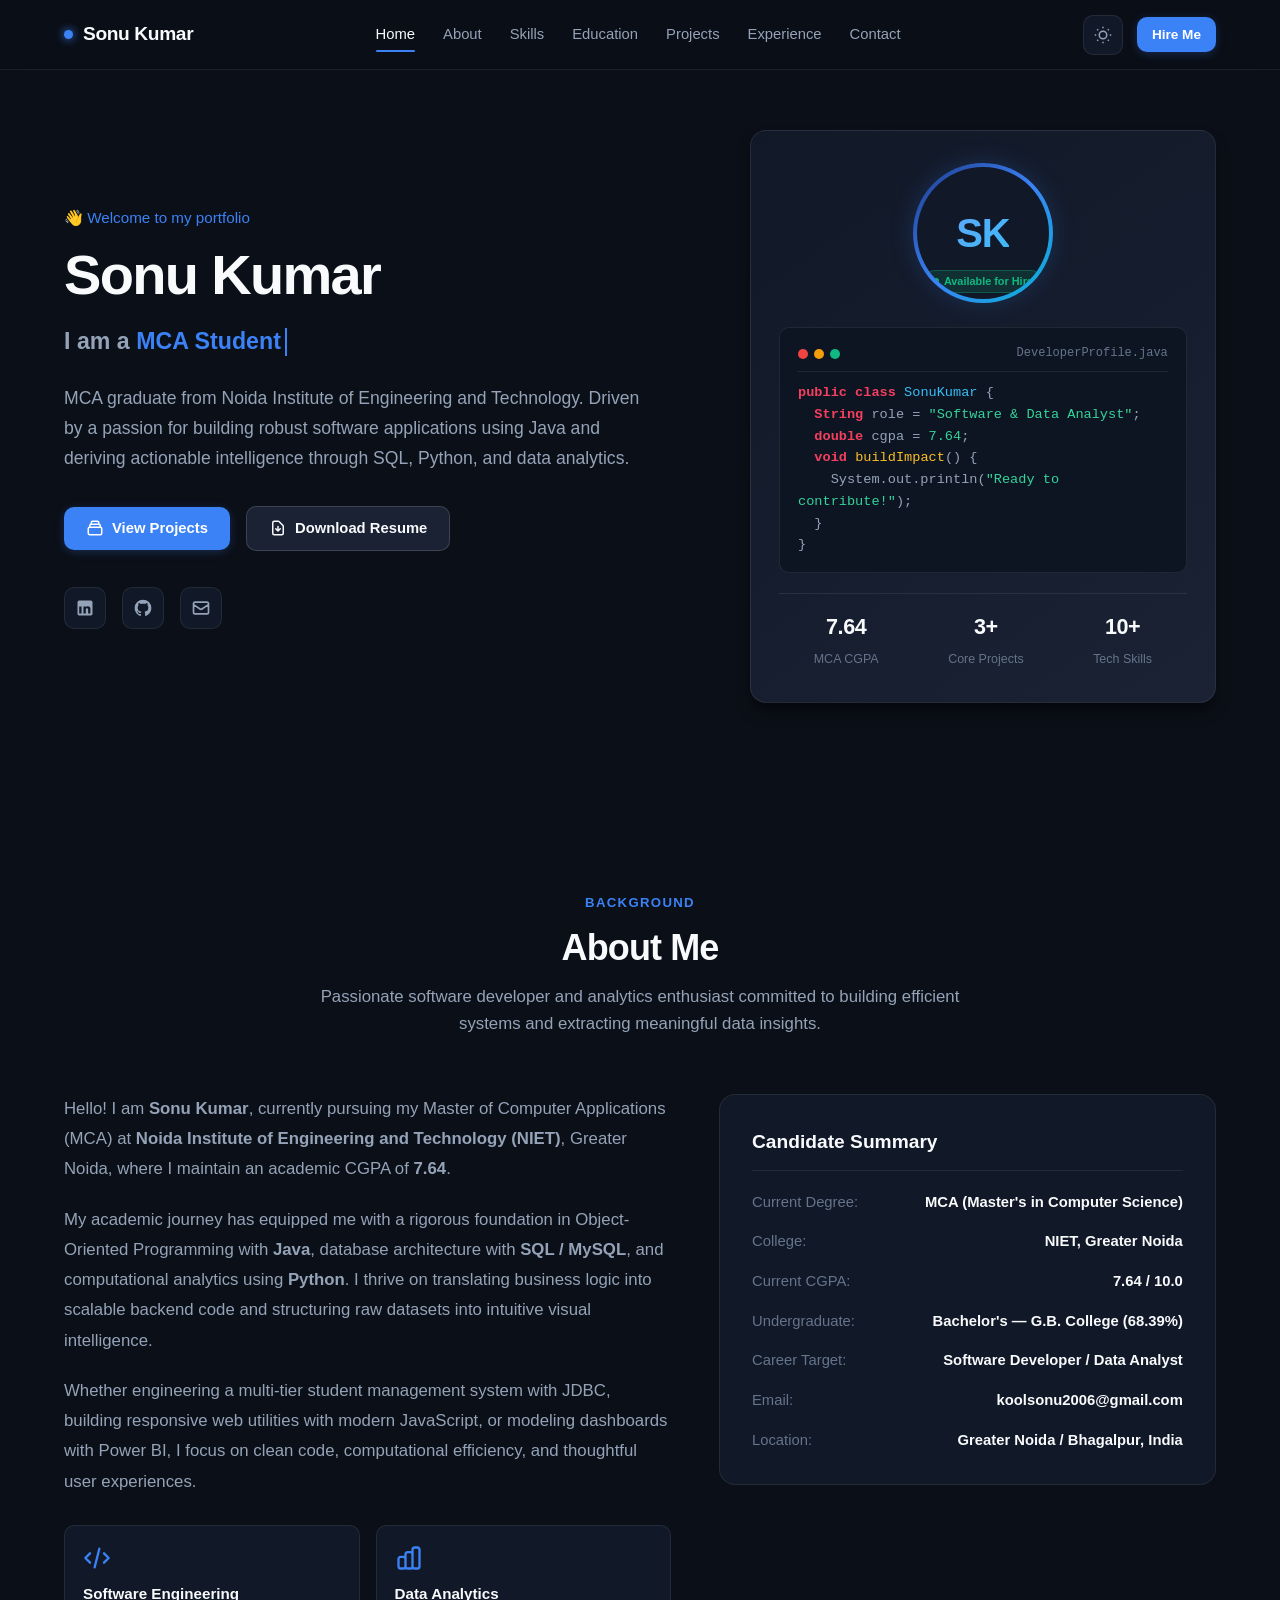
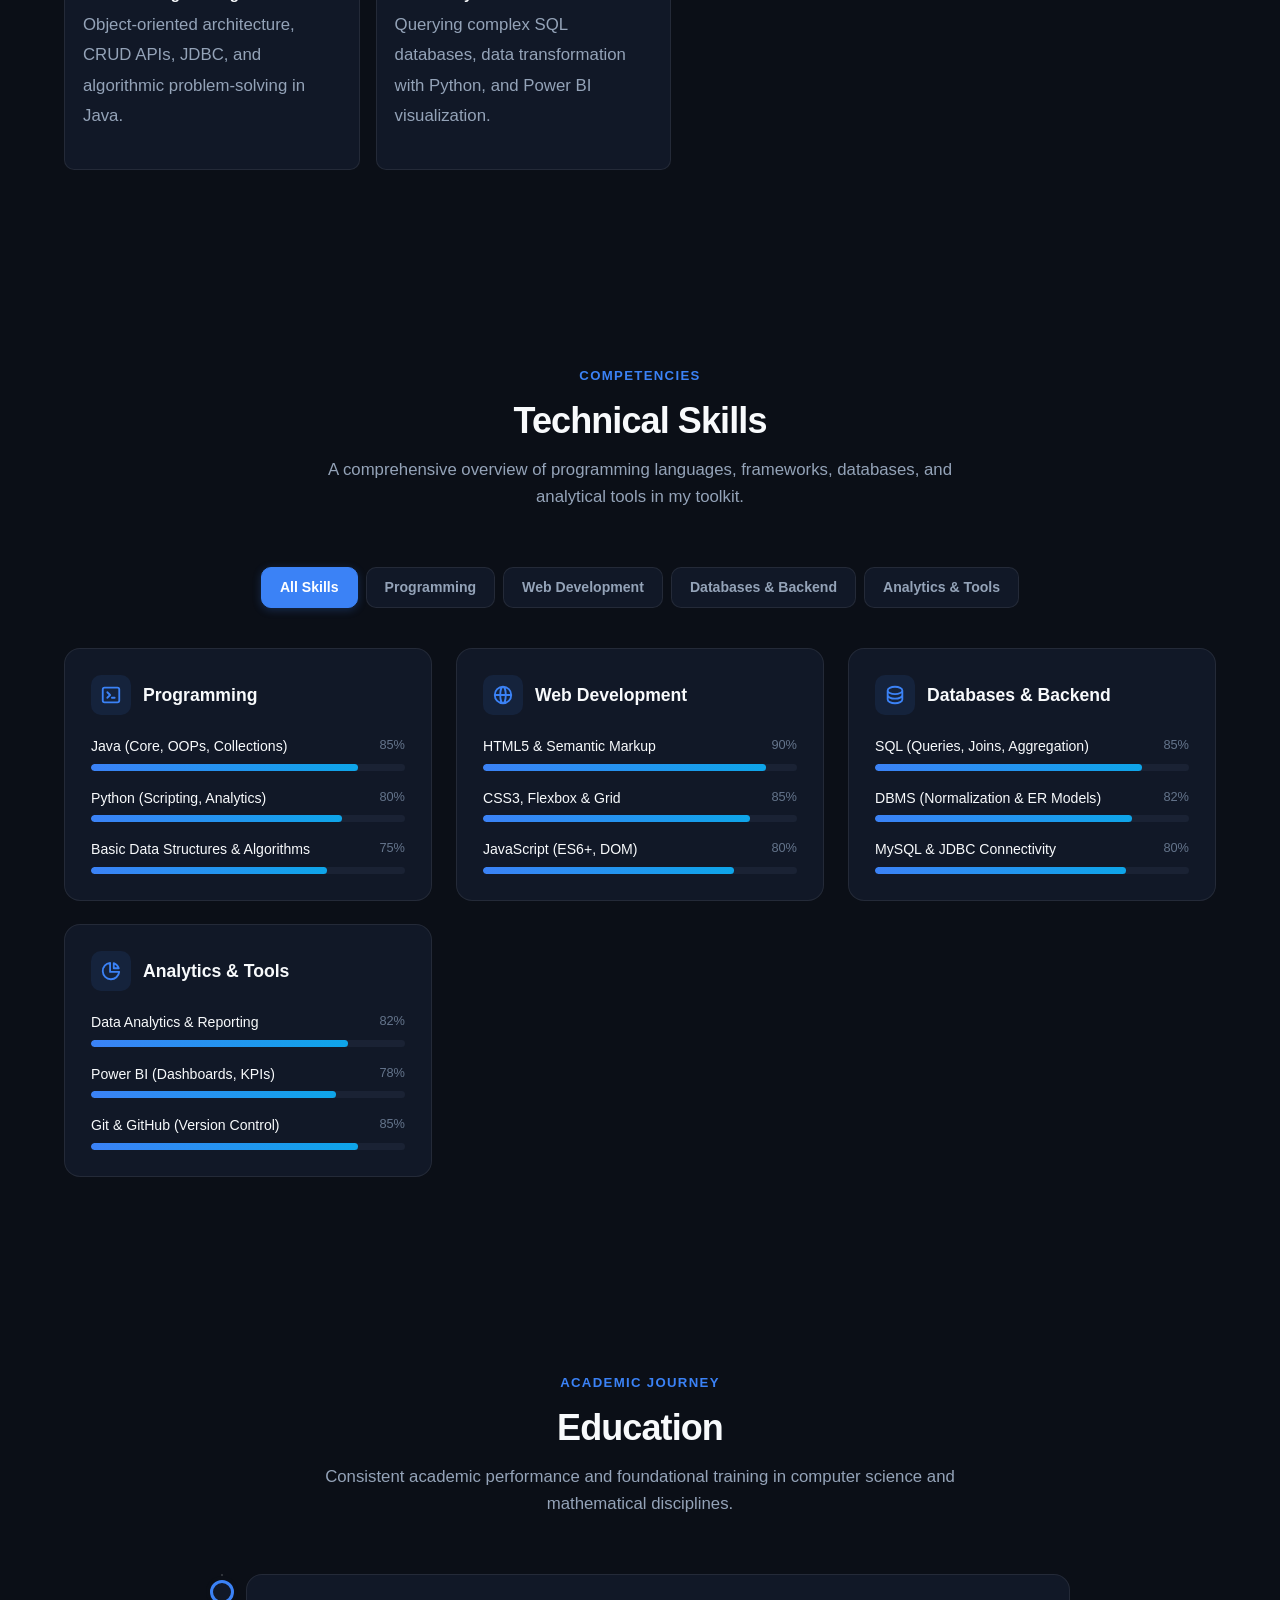
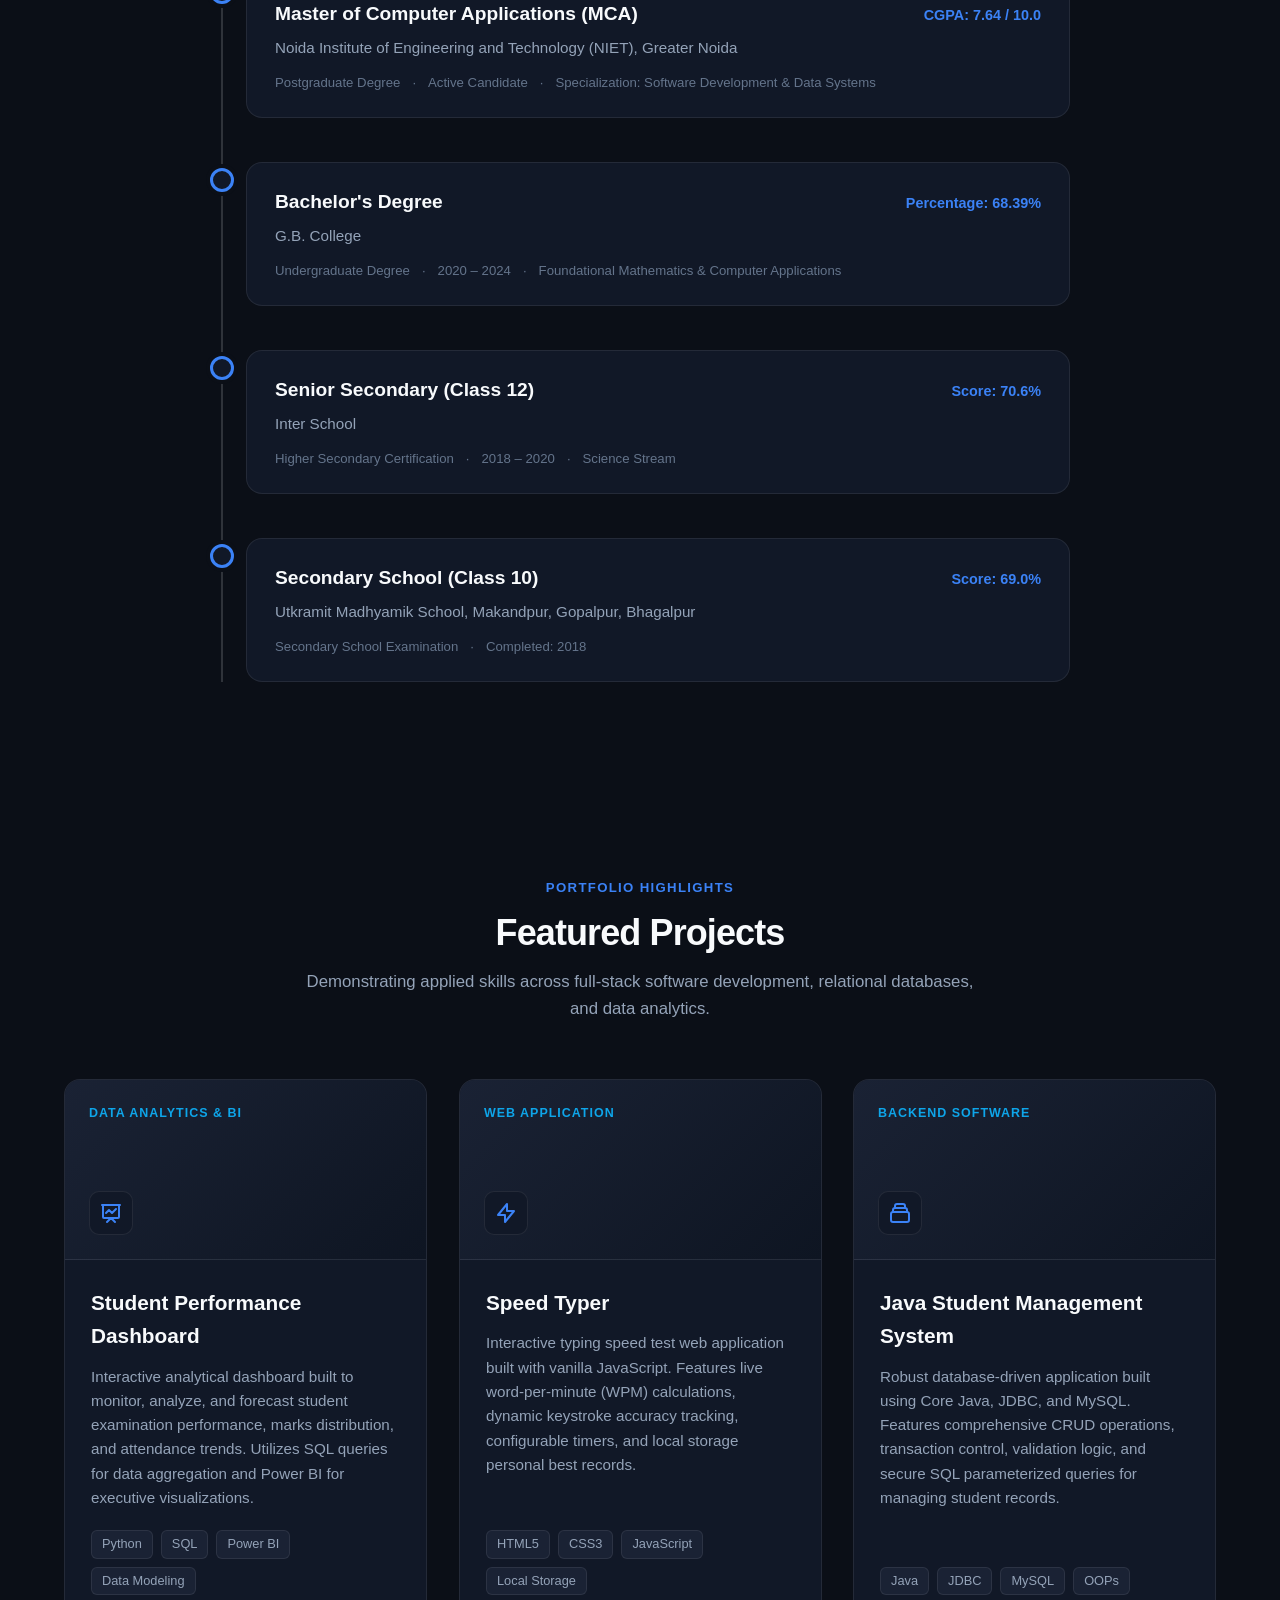
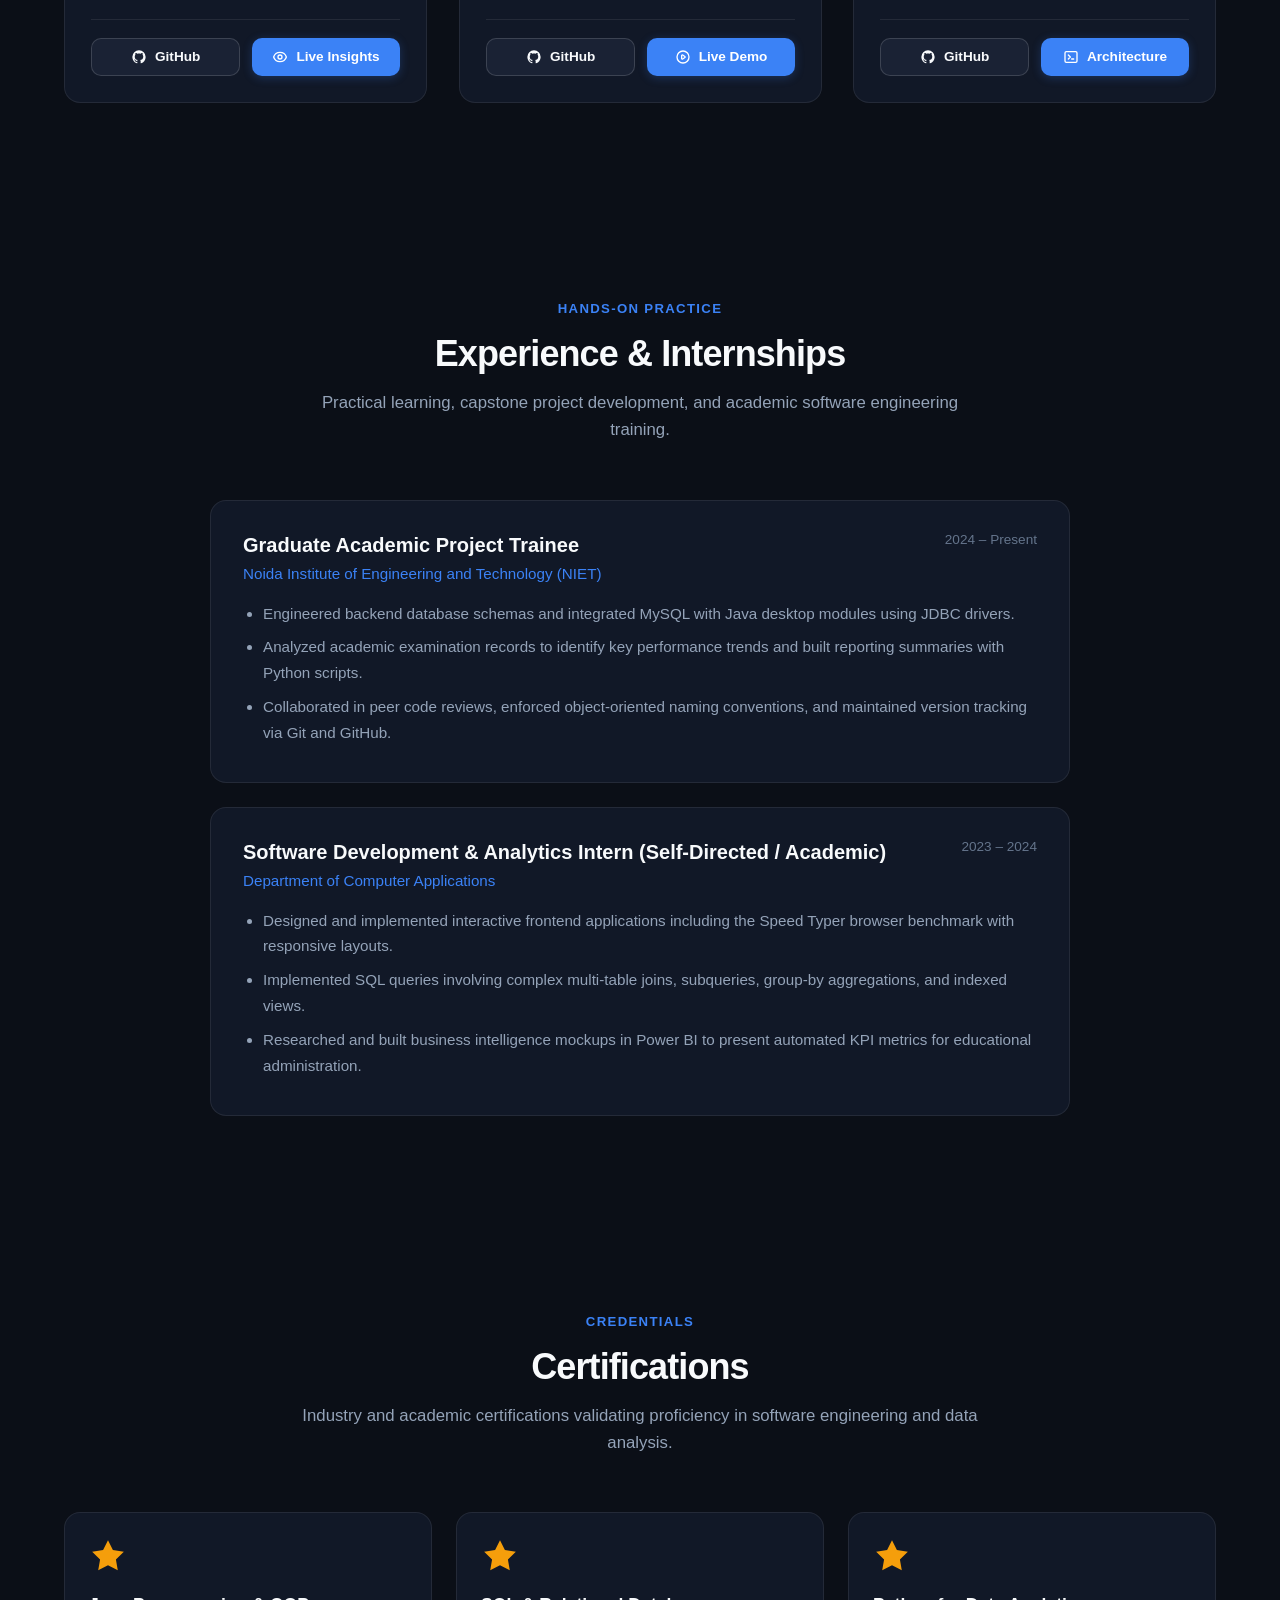
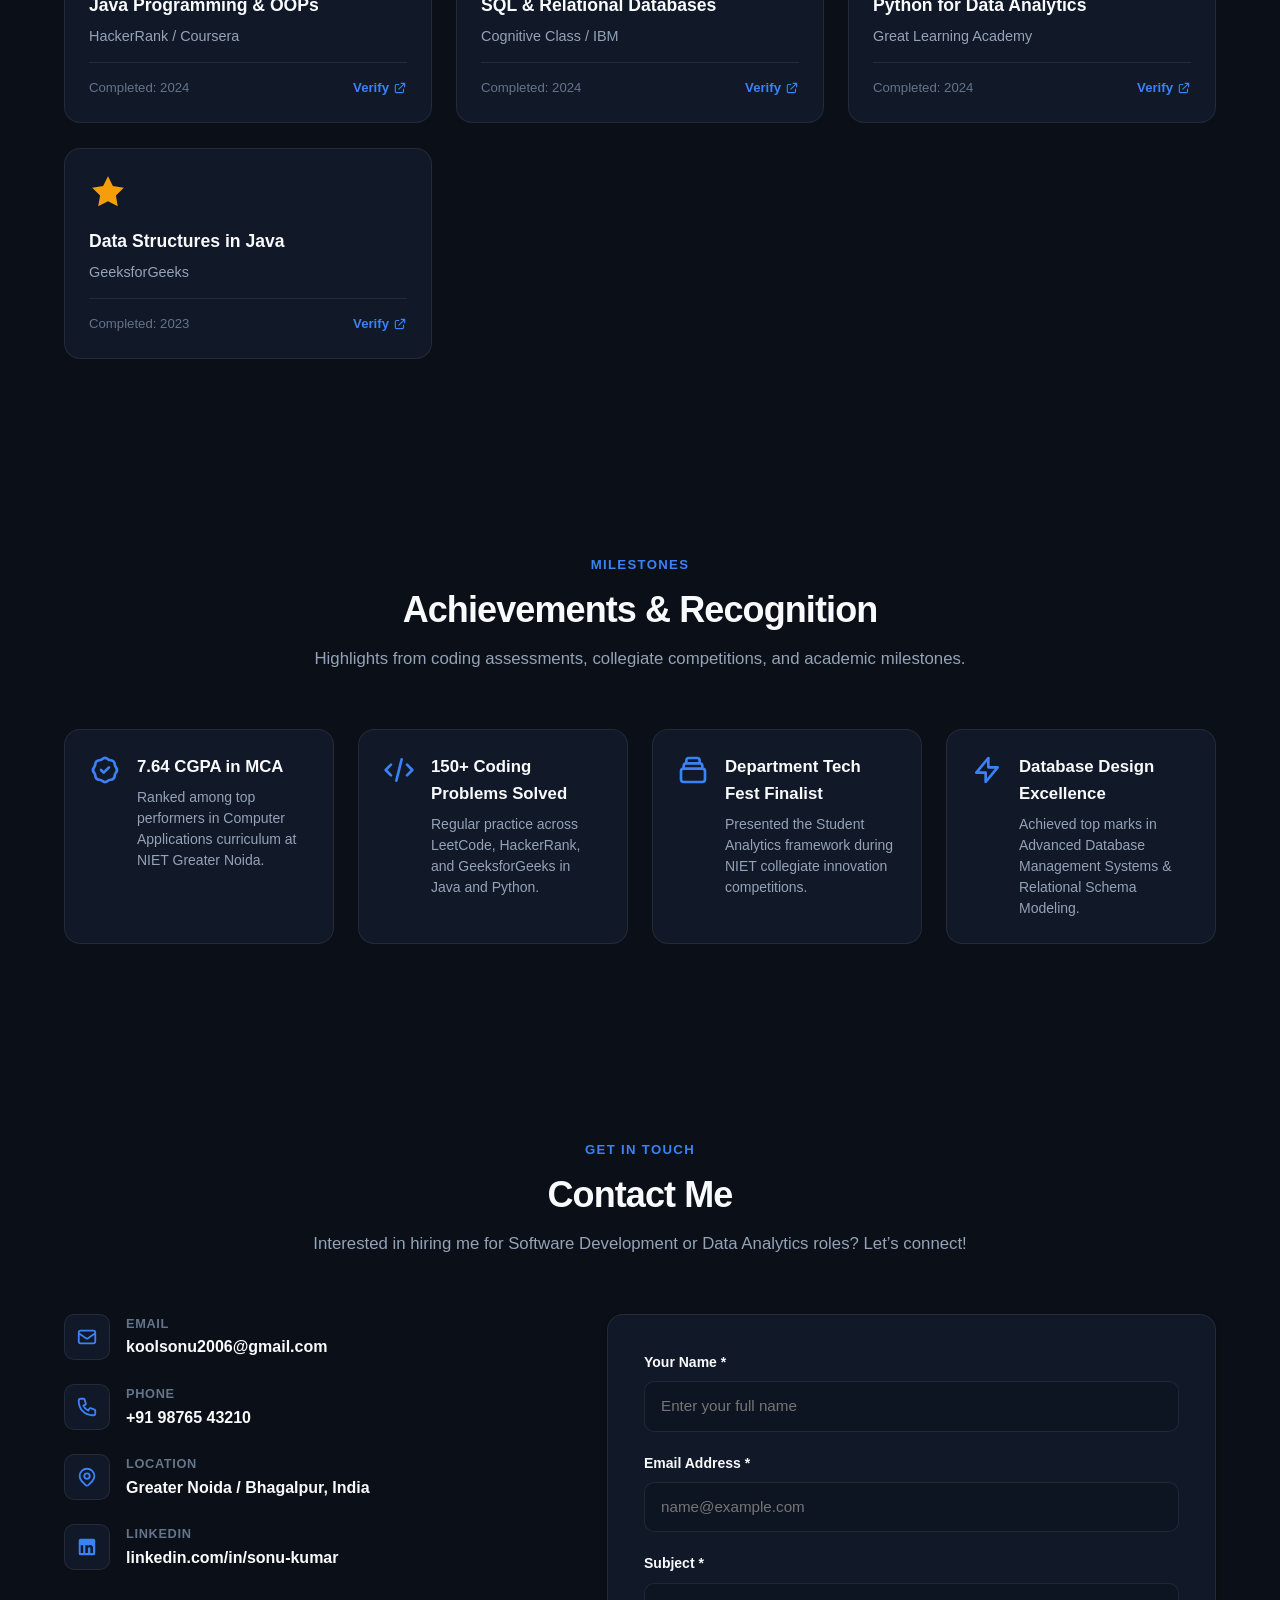
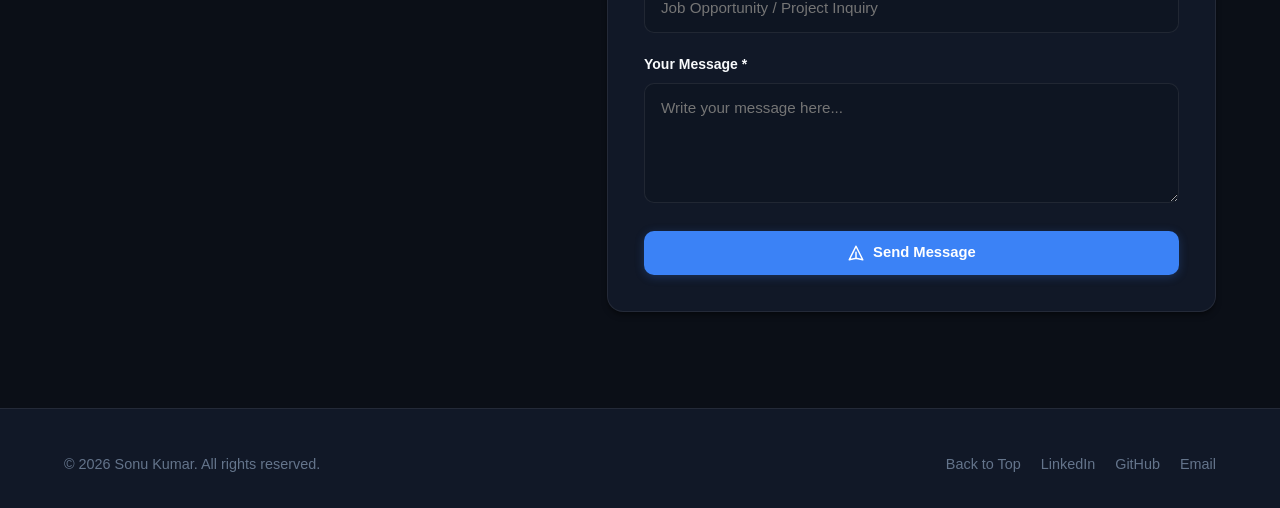
==== index.html @ a824fc11 "feat: initialize portfolio project with React and Vite Set up the project structure, including TypeS" ====
<!DOCTYPE html>
<html lang="en" data-theme="dark">
<head>
  <meta charset="UTF-8">
  <meta name="viewport" content="width=device-width, initial-scale=1.0">
  <title>Sonu Kumar - Portfolio</title>
  <meta name="description" content="Professional personal portfolio website for Sonu Kumar, MCA graduate specializing in Java development and Data Analytics.">
  <meta name="author" content="Sonu Kumar">

  <!-- OpenGraph Metadata -->
  <meta property="og:title" content="Sonu Kumar - Portfolio">
  <meta property="og:description" content="Professional personal portfolio website for Sonu Kumar, MCA graduate specializing in Java development and Data Analytics.">
  <meta property="og:type" content="website">

  <!-- Stylesheet -->
  <link rel="stylesheet" href="./style.css">
</head>
<body>

  <!-- =========================================================================
       Site Header & Navigation (3-Zone Contract)
       ========================================================================= -->
  <header class="site-header">
    <div class="container header-inner">
      <!-- Zone 1: Brand Wordmark -->
      <a href="#home" class="brand-mark" aria-label="Sonu Kumar Portfolio Home">
        <span class="brand-dot"></span>
        <span>Sonu Kumar</span>
      </a>

      <!-- Zone 2: Navigation Links -->
      <nav class="nav-menu" aria-label="Primary Navigation">
        <a href="#home" class="nav-link active">Home</a>
        <a href="#about" class="nav-link">About</a>
        <a href="#skills" class="nav-link">Skills</a>
        <a href="#education" class="nav-link">Education</a>
        <a href="#projects" class="nav-link">Projects</a>
        <a href="#experience" class="nav-link">Experience</a>
        <a href="#contact" class="nav-link">Contact</a>
      </nav>

      <!-- Zone 3: Actions (Theme Toggle & CTA) -->
      <div class="header-actions">
        <button id="theme-toggle-btn" class="theme-toggle-btn" aria-label="Toggle theme">
          <!-- Sun Icon for Light Mode -->
          <svg class="theme-icon-light" fill="none" viewBox="0 0 24 24" stroke="currentColor" stroke-width="2">
            <circle cx="12" cy="12" r="5"></circle>
            <path d="M12 1v2M12 21v2M4.22 4.22l1.42 1.42M18.36 18.36l1.42 1.42M1 12h2M21 12h2M4.22 19.78l1.42-1.42M18.36 5.64l1.42-1.42"></path>
          </svg>
          <!-- Moon Icon for Dark Mode -->
          <svg class="theme-icon-dark" fill="none" viewBox="0 0 24 24" stroke="currentColor" stroke-width="2">
            <path d="M21 12.79A9 9 0 1111.21 3 7 7 0 0021 12.79z"></path>
          </svg>
        </button>

        <a href="#contact" class="btn btn-primary btn-sm">Hire Me</a>

        <button id="hamburger-btn" class="hamburger-btn" aria-label="Open menu" aria-expanded="false">
          <svg width="22" height="22" fill="none" viewBox="0 0 24 24" stroke="currentColor" stroke-width="2">
            <path stroke-linecap="round" stroke-linejoin="round" d="M4 6h16M4 12h16M4 18h16"></path>
          </svg>
        </button>
      </div>
    </div>
  </header>

  <!-- Mobile Drawer Menu -->
  <div id="mobile-nav-drawer" class="mobile-nav-drawer" aria-label="Mobile Navigation">
    <a href="#home" class="mobile-nav-link">Home</a>
    <a href="#about" class="mobile-nav-link">About Me</a>
    <a href="#skills" class="mobile-nav-link">Technical Skills</a>
    <a href="#education" class="mobile-nav-link">Education</a>
    <a href="#projects" class="mobile-nav-link">Featured Projects</a>
    <a href="#experience" class="mobile-nav-link">Experience</a>
    <a href="#certifications" class="mobile-nav-link">Certifications</a>
    <a href="#achievements" class="mobile-nav-link">Achievements</a>
    <a href="#contact" class="mobile-nav-link">Contact</a>
  </div>

  <main>
    <!-- =========================================================================
         1. Home / Hero Section
         ========================================================================= -->
    <section id="home" class="section hero-section">
      <div class="container hero-grid">
        <!-- Hero Left Column -->
        <div class="hero-content reveal-on-scroll">
          <div class="hero-greeting">
            <span>👋 Welcome to my portfolio</span>
          </div>
          <h1 class="hero-name">Sonu Kumar</h1>

          <div class="hero-typing-wrap">
            <span>I am a&nbsp;</span>
            <span class="typed-text"></span>
            <span class="cursor" aria-hidden="true"></span>
          </div>

          <p class="hero-description">
            MCA graduate from Noida Institute of Engineering and Technology. Driven by a passion for building robust software applications using Java and deriving actionable intelligence through SQL, Python, and data analytics.
          </p>

          <div class="hero-actions">
            <a href="#projects" class="btn btn-primary">
              <svg width="18" height="18" fill="none" viewBox="0 0 24 24" stroke="currentColor" stroke-width="2">
                <path stroke-linecap="round" stroke-linejoin="round" d="M19 11H5m14 0a2 2 0 012 2v6a2 2 0 01-2 2H5a2 2 0 01-2-2v-6a2 2 0 012-2m14 0V9a2 2 0 00-2-2M5 11V9a2 2 0 012-2m0 0V5a2 2 0 012-2h6a2 2 0 012 2v2M7 7h10"></path>
              </svg>
              View Projects
            </a>
            <button class="btn btn-secondary" data-open-modal="resume-modal">
              <svg width="18" height="18" fill="none" viewBox="0 0 24 24" stroke="currentColor" stroke-width="2">
                <path stroke-linecap="round" stroke-linejoin="round" d="M12 10v6m0 0l-3-3m3 3l3-3m2 8H7a2 2 0 01-2-2V5a2 2 0 012-2h5.586a1 1 0 01.707.293l5.414 5.414a1 1 0 01.293.707V19a2 2 0 01-2 2z"></path>
              </svg>
              Download Resume
            </button>
          </div>

          <div class="hero-socials">
            <a href="https://linkedin.com/in/sonu-kumar" target="_blank" rel="noopener noreferrer" class="social-link" aria-label="LinkedIn Profile">
              <svg width="20" height="20" fill="currentColor" viewBox="0 0 24 24">
                <path d="M19 3a2 2 0 0 1 2 2v14a2 2 0 0 1-2 2H5a2 2 0 0 1-2-2V5a2 2 0 0 1 2-2h14m-.5 15.5v-5.3a3.26 3.26 0 0 0-3.26-3.26c-.85 0-1.84.52-2.28 1.3v-1.11h-2.79v8.37h2.79v-4.93c0-.77.62-1.4 1.39-1.4a1.4 1.4 0 0 1 1.4 1.4v4.93h2.75M6.46 8.76c-.97 0-1.75-.79-1.75-1.76s.78-1.75 1.75-1.75 1.75.78 1.75 1.75-.78 1.76-1.75 1.76m1.39 9.74v-8.37H5.07v8.37h2.78z"></path>
              </svg>
            </a>
            <a href="https://github.com/sonukumar" target="_blank" rel="noopener noreferrer" class="social-link" aria-label="GitHub Profile">
              <svg width="20" height="20" fill="currentColor" viewBox="0 0 24 24">
                <path d="M12 2A10 10 0 0 0 2 12c0 4.42 2.87 8.17 6.84 9.5.5.08.66-.23.66-.5v-1.69c-2.77.6-3.36-1.34-3.36-1.34-.46-1.16-1.11-1.47-1.11-1.47-.91-.62.07-.6.07-.6 1 .07 1.53 1.03 1.53 1.03.87 1.52 2.34 1.07 2.91.83.1-.65.35-1.09.63-1.34-2.22-.25-4.55-1.11-4.55-4.92 0-1.11.38-2 1.03-2.71-.1-.25-.45-1.29.1-2.64 0 0 .84-.27 2.75 1.02.79-.22 1.65-.33 2.5-.33.85 0 1.71.11 2.5.33 1.91-1.29 2.75-1.02 2.75-1.02.55 1.35.2 2.39.1 2.64.65.71 1.03 1.6 1.03 2.71 0 3.82-2.34 4.66-4.57 4.91.36.31.69.92.69 1.85V21c0 .27.16.59.67.5C19.14 20.16 22 16.42 22 12A10 10 0 0 0 12 2z"></path>
              </svg>
            </a>
            <a href="mailto:koolsonu2006@gmail.com" class="social-link" aria-label="Send Email">
              <svg width="20" height="20" fill="none" viewBox="0 0 24 24" stroke="currentColor" stroke-width="2">
                <path stroke-linecap="round" stroke-linejoin="round" d="M3 8l7.89 5.26a2 2 0 002.22 0L21 8M5 19h14a2 2 0 002-2V7a2 2 0 00-2-2H5a2 2 0 00-2 2v10a2 2 0 002 2z"></path>
              </svg>
            </a>
          </div>
        </div>

        <!-- Hero Right Column: Developer Visual Card -->
        <div class="hero-visual reveal-on-scroll">
          <div class="hero-visual-card">
            <div class="hero-avatar-frame">
              <div class="avatar-inner">
                <span class="avatar-initials">SK</span>
                <div class="avatar-status-pill">
                  <span class="status-dot"></span>
                  <span>Available for Hire</span>
                </div>
              </div>
            </div>

            <!-- Terminal Code Snippet Visual -->
            <div class="hero-code-snippet">
              <div class="code-header">
                <div class="code-dots">
                  <span class="dot dot-red"></span>
                  <span class="dot dot-yellow"></span>
                  <span class="dot dot-green"></span>
                </div>
                <span>DeveloperProfile.java</span>
              </div>
              <code>
                <span class="code-line"><span class="code-keyword">public class</span> <span class="code-var">SonuKumar</span> {</span>
                <span class="code-line">&nbsp;&nbsp;<span class="code-keyword">String</span> role = <span class="code-string">"Software & Data Analyst"</span>;</span>
                <span class="code-line">&nbsp;&nbsp;<span class="code-keyword">double</span> cgpa = <span class="code-string">7.64</span>;</span>
                <span class="code-line">&nbsp;&nbsp;<span class="code-keyword">void</span> <span class="code-func">buildImpact</span>() {</span>
                <span class="code-line">&nbsp;&nbsp;&nbsp;&nbsp;System.out.println(<span class="code-string">"Ready to contribute!"</span>);</span>
                <span class="code-line">&nbsp;&nbsp;}</span>
                <span class="code-line">}</span>
              </code>
            </div>

            <!-- Metrics -->
            <div class="hero-stat-badge">
              <div class="stat-item">
                <span class="stat-number tabular-nums">7.64</span>
                <span class="stat-label">MCA CGPA</span>
              </div>
              <div class="stat-item">
                <span class="stat-number tabular-nums">3+</span>
                <span class="stat-label">Core Projects</span>
              </div>
              <div class="stat-item">
                <span class="stat-number tabular-nums">10+</span>
                <span class="stat-label">Tech Skills</span>
              </div>
            </div>
          </div>
        </div>
      </div>
    </section>

    <!-- =========================================================================
         2. About Me Section
         ========================================================================= -->
    <section id="about" class="section">
      <div class="container">
        <div class="section-header reveal-on-scroll">
          <span class="section-kicker">Background</span>
          <h2 class="section-title">About Me</h2>
          <p class="section-subtitle">
            Passionate software developer and analytics enthusiast committed to building efficient systems and extracting meaningful data insights.
          </p>
        </div>

        <div class="about-grid">
          <div class="about-text-col reveal-on-scroll">
            <p>
              Hello! I am <strong>Sonu Kumar</strong>, currently pursuing my Master of Computer Applications (MCA) at <strong>Noida Institute of Engineering and Technology (NIET)</strong>, Greater Noida, where I maintain an academic CGPA of <strong>7.64</strong>.
            </p>
            <p>
              My academic journey has equipped me with a rigorous foundation in Object-Oriented Programming with <strong>Java</strong>, database architecture with <strong>SQL / MySQL</strong>, and computational analytics using <strong>Python</strong>. I thrive on translating business logic into scalable backend code and structuring raw datasets into intuitive visual intelligence.
            </p>
            <p>
              Whether engineering a multi-tier student management system with JDBC, building responsive web utilities with modern JavaScript, or modeling dashboards with Power BI, I focus on clean code, computational efficiency, and thoughtful user experiences.
            </p>

            <div class="about-highlights">
              <div class="highlight-card">
                <svg class="highlight-icon" fill="none" viewBox="0 0 24 24" stroke="currentColor" stroke-width="2">
                  <path stroke-linecap="round" stroke-linejoin="round" d="M10 20l4-16m4 4l4 4-4 4M6 16l-4-4 4-4"></path>
                </svg>
                <h3 class="highlight-title">Software Engineering</h3>
                <p class="highlight-desc">Object-oriented architecture, CRUD APIs, JDBC, and algorithmic problem-solving in Java.</p>
              </div>

              <div class="highlight-card">
                <svg class="highlight-icon" fill="none" viewBox="0 0 24 24" stroke="currentColor" stroke-width="2">
                  <path stroke-linecap="round" stroke-linejoin="round" d="M9 19v-6a2 2 0 00-2-2H5a2 2 0 00-2 2v6a2 2 0 002 2h2a2 2 0 002-2zm0 0V9a2 2 0 012-2h2a2 2 0 012 2v10m-6 0a2 2 0 002 2h2a2 2 0 002-2m0 0V5a2 2 0 012-2h2a2 2 0 012 2v14a2 2 0 01-2 2h-2a2 2 0 01-2-2z"></path>
                </svg>
                <h3 class="highlight-title">Data Analytics</h3>
                <p class="highlight-desc">Querying complex SQL databases, data transformation with Python, and Power BI visualization.</p>
              </div>
            </div>
          </div>

          <div class="about-info-col reveal-on-scroll">
            <h3 class="info-title">Candidate Summary</h3>
            <div class="info-list">
              <div class="info-item">
                <span class="info-label">Current Degree:</span>
                <span class="info-value">MCA (Master's in Computer Science)</span>
              </div>
              <div class="info-item">
                <span class="info-label">College:</span>
                <span class="info-value">NIET, Greater Noida</span>
              </div>
              <div class="info-item">
                <span class="info-label">Current CGPA:</span>
                <span class="info-value tabular-nums">7.64 / 10.0</span>
              </div>
              <div class="info-item">
                <span class="info-label">Undergraduate:</span>
                <span class="info-value">Bachelor's — G.B. College (68.39%)</span>
              </div>
              <div class="info-item">
                <span class="info-label">Career Target:</span>
                <span class="info-value">Software Developer / Data Analyst</span>
              </div>
              <div class="info-item">
                <span class="info-label">Email:</span>
                <span class="info-value">koolsonu2006@gmail.com</span>
              </div>
              <div class="info-item">
                <span class="info-label">Location:</span>
                <span class="info-value">Greater Noida / Bhagalpur, India</span>
              </div>
            </div>
          </div>
        </div>
      </div>
    </section>

    <!-- =========================================================================
         3. Skills Section
         ========================================================================= -->
    <section id="skills" class="section">
      <div class="container">
        <div class="section-header reveal-on-scroll">
          <span class="section-kicker">Competencies</span>
          <h2 class="section-title">Technical Skills</h2>
          <p class="section-subtitle">
            A comprehensive overview of programming languages, frameworks, databases, and analytical tools in my toolkit.
          </p>
        </div>

        <!-- Category Filters -->
        <div class="skills-filter-bar reveal-on-scroll">
          <button class="filter-btn active" data-category="all">All Skills</button>
          <button class="filter-btn" data-category="programming">Programming</button>
          <button class="filter-btn" data-category="web">Web Development</button>
          <button class="filter-btn" data-category="database">Databases & Backend</button>
          <button class="filter-btn" data-category="analytics">Analytics & Tools</button>
        </div>

        <div class="skills-grid">
          <!-- Programming Languages -->
          <div class="skill-category-card reveal-on-scroll" data-category="programming">
            <div class="category-header">
              <div class="category-icon-wrapper">
                <svg width="22" height="22" fill="none" viewBox="0 0 24 24" stroke="currentColor" stroke-width="2">
                  <path stroke-linecap="round" stroke-linejoin="round" d="M8 9l3 3-3 3m5 0h3M5 20h14a2 2 0 002-2V6a2 2 0 00-2-2H5a2 2 0 00-2 2v12a2 2 0 002 2z"></path>
                </svg>
              </div>
              <h3 class="category-heading">Programming</h3>
            </div>
            <div class="skill-items-list">
              <div class="skill-item">
                <div class="skill-meta">
                  <span class="skill-name">Java (Core, OOPs, Collections)</span>
                  <span class="skill-level-text tabular-nums">85%</span>
                </div>
                <div class="skill-progress-bar">
                  <div class="skill-progress-fill" style="width: 85%;"></div>
                </div>
              </div>
              <div class="skill-item">
                <div class="skill-meta">
                  <span class="skill-name">Python (Scripting, Analytics)</span>
                  <span class="skill-level-text tabular-nums">80%</span>
                </div>
                <div class="skill-progress-bar">
                  <div class="skill-progress-fill" style="width: 80%;"></div>
                </div>
              </div>
              <div class="skill-item">
                <div class="skill-meta">
                  <span class="skill-name">Basic Data Structures & Algorithms</span>
                  <span class="skill-level-text tabular-nums">75%</span>
                </div>
                <div class="skill-progress-bar">
                  <div class="skill-progress-fill" style="width: 75%;"></div>
                </div>
              </div>
            </div>
          </div>

          <!-- Web Development -->
          <div class="skill-category-card reveal-on-scroll" data-category="web">
            <div class="category-header">
              <div class="category-icon-wrapper">
                <svg width="22" height="22" fill="none" viewBox="0 0 24 24" stroke="currentColor" stroke-width="2">
                  <path stroke-linecap="round" stroke-linejoin="round" d="M21 12a9 9 0 01-9 9m9-9a9 9 0 00-9-9m9 9H3m9 9a9 9 0 01-9-9m9 9c1.657 0 3-4.03 3-9s-1.343-9-3-9m0 18c-1.657 0-3-4.03-3-9s1.343-9 3-9m-9 9a9 9 0 019-9"></path>
                </svg>
              </div>
              <h3 class="category-heading">Web Development</h3>
            </div>
            <div class="skill-items-list">
              <div class="skill-item">
                <div class="skill-meta">
                  <span class="skill-name">HTML5 & Semantic Markup</span>
                  <span class="skill-level-text tabular-nums">90%</span>
                </div>
                <div class="skill-progress-bar">
                  <div class="skill-progress-fill" style="width: 90%;"></div>
                </div>
              </div>
              <div class="skill-item">
                <div class="skill-meta">
                  <span class="skill-name">CSS3, Flexbox & Grid</span>
                  <span class="skill-level-text tabular-nums">85%</span>
                </div>
                <div class="skill-progress-bar">
                  <div class="skill-progress-fill" style="width: 85%;"></div>
                </div>
              </div>
              <div class="skill-item">
                <div class="skill-meta">
                  <span class="skill-name">JavaScript (ES6+, DOM)</span>
                  <span class="skill-level-text tabular-nums">80%</span>
                </div>
                <div class="skill-progress-bar">
                  <div class="skill-progress-fill" style="width: 80%;"></div>
                </div>
              </div>
            </div>
          </div>

          <!-- Databases & Backend -->
          <div class="skill-category-card reveal-on-scroll" data-category="database">
            <div class="category-header">
              <div class="category-icon-wrapper">
                <svg width="22" height="22" fill="none" viewBox="0 0 24 24" stroke="currentColor" stroke-width="2">
                  <path stroke-linecap="round" stroke-linejoin="round" d="M4 7v10c0 2.21 3.582 4 8 4s8-1.79 8-4V7M4 7c0 2.21 3.582 4 8 4s8-1.79 8-4M4 7c0-2.21 3.582-4 8-4s8 1.79 8 4m0 5c0 2.21-3.582 4-8 4s-8-1.79-8-4"></path>
                </svg>
              </div>
              <h3 class="category-heading">Databases & Backend</h3>
            </div>
            <div class="skill-items-list">
              <div class="skill-item">
                <div class="skill-meta">
                  <span class="skill-name">SQL (Queries, Joins, Aggregation)</span>
                  <span class="skill-level-text tabular-nums">85%</span>
                </div>
                <div class="skill-progress-bar">
                  <div class="skill-progress-fill" style="width: 85%;"></div>
                </div>
              </div>
              <div class="skill-item">
                <div class="skill-meta">
                  <span class="skill-name">DBMS (Normalization & ER Models)</span>
                  <span class="skill-level-text tabular-nums">82%</span>
                </div>
                <div class="skill-progress-bar">
                  <div class="skill-progress-fill" style="width: 82%;"></div>
                </div>
              </div>
              <div class="skill-item">
                <div class="skill-meta">
                  <span class="skill-name">MySQL & JDBC Connectivity</span>
                  <span class="skill-level-text tabular-nums">80%</span>
                </div>
                <div class="skill-progress-bar">
                  <div class="skill-progress-fill" style="width: 80%;"></div>
                </div>
              </div>
            </div>
          </div>

          <!-- Analytics & Tools -->
          <div class="skill-category-card reveal-on-scroll" data-category="analytics">
            <div class="category-header">
              <div class="category-icon-wrapper">
                <svg width="22" height="22" fill="none" viewBox="0 0 24 24" stroke="currentColor" stroke-width="2">
                  <path stroke-linecap="round" stroke-linejoin="round" d="M11 3.055A9.001 9.001 0 1020.945 13H11V3.055z"></path>
                  <path stroke-linecap="round" stroke-linejoin="round" d="M20.488 9H15V3.512A9.025 9.025 0 0120.488 9z"></path>
                </svg>
              </div>
              <h3 class="category-heading">Analytics & Tools</h3>
            </div>
            <div class="skill-items-list">
              <div class="skill-item">
                <div class="skill-meta">
                  <span class="skill-name">Data Analytics & Reporting</span>
                  <span class="skill-level-text tabular-nums">82%</span>
                </div>
                <div class="skill-progress-bar">
                  <div class="skill-progress-fill" style="width: 82%;"></div>
                </div>
              </div>
              <div class="skill-item">
                <div class="skill-meta">
                  <span class="skill-name">Power BI (Dashboards, KPIs)</span>
                  <span class="skill-level-text tabular-nums">78%</span>
                </div>
                <div class="skill-progress-bar">
                  <div class="skill-progress-fill" style="width: 78%;"></div>
                </div>
              </div>
              <div class="skill-item">
                <div class="skill-meta">
                  <span class="skill-name">Git & GitHub (Version Control)</span>
                  <span class="skill-level-text tabular-nums">85%</span>
                </div>
                <div class="skill-progress-bar">
                  <div class="skill-progress-fill" style="width: 85%;"></div>
                </div>
              </div>
            </div>
          </div>
        </div>
      </div>
    </section>

    <!-- =========================================================================
         4. Education Section
         ========================================================================= -->
    <section id="education" class="section">
      <div class="container">
        <div class="section-header reveal-on-scroll">
          <span class="section-kicker">Academic Journey</span>
          <h2 class="section-title">Education</h2>
          <p class="section-subtitle">
            Consistent academic performance and foundational training in computer science and mathematical disciplines.
          </p>
        </div>

        <div class="timeline">
          <!-- Item 1: MCA -->
          <div class="timeline-item reveal-on-scroll">
            <div class="timeline-dot"></div>
            <div class="timeline-content">
              <div class="timeline-top">
                <h3 class="timeline-degree">Master of Computer Applications (MCA)</h3>
                <span class="timeline-score">CGPA: 7.64 / 10.0</span>
              </div>
              <div class="timeline-institution">Noida Institute of Engineering and Technology (NIET), Greater Noida</div>
              <div class="timeline-meta">
                <span>Postgraduate Degree</span>
                <span aria-hidden="true">·</span>
                <span>Active Candidate</span>
                <span aria-hidden="true">·</span>
                <span>Specialization: Software Development & Data Systems</span>
              </div>
            </div>
          </div>

          <!-- Item 2: Bachelor's -->
          <div class="timeline-item reveal-on-scroll">
            <div class="timeline-dot"></div>
            <div class="timeline-content">
              <div class="timeline-top">
                <h3 class="timeline-degree">Bachelor's Degree</h3>
                <span class="timeline-score">Percentage: 68.39%</span>
              </div>
              <div class="timeline-institution">G.B. College</div>
              <div class="timeline-meta">
                <span>Undergraduate Degree</span>
                <span aria-hidden="true">·</span>
                <span>2020 – 2024</span>
                <span aria-hidden="true">·</span>
                <span>Foundational Mathematics & Computer Applications</span>
              </div>
            </div>
          </div>

          <!-- Item 3: Class 12 -->
          <div class="timeline-item reveal-on-scroll">
            <div class="timeline-dot"></div>
            <div class="timeline-content">
              <div class="timeline-top">
                <h3 class="timeline-degree">Senior Secondary (Class 12)</h3>
                <span class="timeline-score">Score: 70.6%</span>
              </div>
              <div class="timeline-institution">Inter School</div>
              <div class="timeline-meta">
                <span>Higher Secondary Certification</span>
                <span aria-hidden="true">·</span>
                <span>2018 – 2020</span>
                <span aria-hidden="true">·</span>
                <span>Science Stream</span>
              </div>
            </div>
          </div>

          <!-- Item 4: Class 10 -->
          <div class="timeline-item reveal-on-scroll">
            <div class="timeline-dot"></div>
            <div class="timeline-content">
              <div class="timeline-top">
                <h3 class="timeline-degree">Secondary School (Class 10)</h3>
                <span class="timeline-score">Score: 69.0%</span>
              </div>
              <div class="timeline-institution">Utkramit Madhyamik School, Makandpur, Gopalpur, Bhagalpur</div>
              <div class="timeline-meta">
                <span>Secondary School Examination</span>
                <span aria-hidden="true">·</span>
                <span>Completed: 2018</span>
              </div>
            </div>
          </div>
        </div>
      </div>
    </section>

    <!-- =========================================================================
         5. Featured Projects Section
         ========================================================================= -->
    <section id="projects" class="section">
      <div class="container">
        <div class="section-header reveal-on-scroll">
          <span class="section-kicker">Portfolio Highlights</span>
          <h2 class="section-title">Featured Projects</h2>
          <p class="section-subtitle">
            Demonstrating applied skills across full-stack software development, relational databases, and data analytics.
          </p>
        </div>

        <div class="projects-grid">
          <!-- Project 1: Student Performance Dashboard -->
          <div class="project-card reveal-on-scroll">
            <div class="project-card-header">
              <span class="project-domain-tag">Data Analytics & BI</span>
              <div class="project-icon-box">
                <svg width="24" height="24" fill="none" viewBox="0 0 24 24" stroke="currentColor" stroke-width="2">
                  <path stroke-linecap="round" stroke-linejoin="round" d="M7 12l3-3 3 3 4-4M8 21l4-4 4 4M3 4h18M4 4h16v12a1 1 0 01-1 1H5a1 1 0 01-1-1V4z"></path>
                </svg>
              </div>
            </div>
            <div class="project-card-body">
              <h3 class="project-title">Student Performance Dashboard</h3>
              <p class="project-description">
                Interactive analytical dashboard built to monitor, analyze, and forecast student examination performance, marks distribution, and attendance trends. Utilizes SQL queries for data aggregation and Power BI for executive visualizations.
              </p>
              <div class="project-tech-stack">
                <span class="tech-tag">Python</span>
                <span class="tech-tag">SQL</span>
                <span class="tech-tag">Power BI</span>
                <span class="tech-tag">Data Modeling</span>
              </div>
              <div class="project-card-actions">
                <a href="https://github.com/sonukumar/student-performance-dashboard" target="_blank" rel="noopener noreferrer" class="btn btn-secondary btn-sm">
                  <svg width="16" height="16" fill="currentColor" viewBox="0 0 24 24">
                    <path d="M12 2A10 10 0 0 0 2 12c0 4.42 2.87 8.17 6.84 9.5.5.08.66-.23.66-.5v-1.69c-2.77.6-3.36-1.34-3.36-1.34-.46-1.16-1.11-1.47-1.11-1.47-.91-.62.07-.6.07-.6 1 .07 1.53 1.03 1.53 1.03.87 1.52 2.34 1.07 2.91.83.1-.65.35-1.09.63-1.34-2.22-.25-4.55-1.11-4.55-4.92 0-1.11.38-2 1.03-2.71-.1-.25-.45-1.29.1-2.64 0 0 .84-.27 2.75 1.02.79-.22 1.65-.33 2.5-.33.85 0 1.71.11 2.5.33 1.91-1.29 2.75-1.02 2.75-1.02.55 1.35.2 2.39.1 2.64.65.71 1.03 1.6 1.03 2.71 0 3.82-2.34 4.66-4.57 4.91.36.31.69.92.69 1.85V21c0 .27.16.59.67.5C19.14 20.16 22 16.42 22 12A10 10 0 0 0 12 2z"></path>
                  </svg>
                  GitHub
                </a>
                <button class="btn btn-primary btn-sm" data-open-modal="dashboard-modal">
                  <svg width="16" height="16" fill="none" viewBox="0 0 24 24" stroke="currentColor" stroke-width="2">
                    <path stroke-linecap="round" stroke-linejoin="round" d="M15 12a3 3 0 11-6 0 3 3 0 016 0z"></path>
                    <path stroke-linecap="round" stroke-linejoin="round" d="M2.458 12C3.732 7.943 7.523 5 12 5c4.478 0 8.268 2.943 9.542 7-1.274 4.057-5.064 7-9.542 7-4.477 0-8.268-2.943-9.542-7z"></path>
                  </svg>
                  Live Insights
                </button>
              </div>
            </div>
          </div>

          <!-- Project 2: Speed Typer -->
          <div class="project-card reveal-on-scroll">
            <div class="project-card-header">
              <span class="project-domain-tag">Web Application</span>
              <div class="project-icon-box">
                <svg width="24" height="24" fill="none" viewBox="0 0 24 24" stroke="currentColor" stroke-width="2">
                  <path stroke-linecap="round" stroke-linejoin="round" d="M13 10V3L4 14h7v7l9-11h-7z"></path>
                </svg>
              </div>
            </div>
            <div class="project-card-body">
              <h3 class="project-title">Speed Typer</h3>
              <p class="project-description">
                Interactive typing speed test web application built with vanilla JavaScript. Features live word-per-minute (WPM) calculations, dynamic keystroke accuracy tracking, configurable timers, and local storage personal best records.
              </p>
              <div class="project-tech-stack">
                <span class="tech-tag">HTML5</span>
                <span class="tech-tag">CSS3</span>
                <span class="tech-tag">JavaScript</span>
                <span class="tech-tag">Local Storage</span>
              </div>
              <div class="project-card-actions">
                <a href="https://github.com/sonukumar/speed-typer" target="_blank" rel="noopener noreferrer" class="btn btn-secondary btn-sm">
                  <svg width="16" height="16" fill="currentColor" viewBox="0 0 24 24">
                    <path d="M12 2A10 10 0 0 0 2 12c0 4.42 2.87 8.17 6.84 9.5.5.08.66-.23.66-.5v-1.69c-2.77.6-3.36-1.34-3.36-1.34-.46-1.16-1.11-1.47-1.11-1.47-.91-.62.07-.6.07-.6 1 .07 1.53 1.03 1.53 1.03.87 1.52 2.34 1.07 2.91.83.1-.65.35-1.09.63-1.34-2.22-.25-4.55-1.11-4.55-4.92 0-1.11.38-2 1.03-2.71-.1-.25-.45-1.29.1-2.64 0 0 .84-.27 2.75 1.02.79-.22 1.65-.33 2.5-.33.85 0 1.71.11 2.5.33 1.91-1.29 2.75-1.02 2.75-1.02.55 1.35.2 2.39.1 2.64.65.71 1.03 1.6 1.03 2.71 0 3.82-2.34 4.66-4.57 4.91.36.31.69.92.69 1.85V21c0 .27.16.59.67.5C19.14 20.16 22 16.42 22 12A10 10 0 0 0 12 2z"></path>
                  </svg>
                  GitHub
                </a>
                <button class="btn btn-primary btn-sm" data-open-modal="speed-typer-modal">
                  <svg width="16" height="16" fill="none" viewBox="0 0 24 24" stroke="currentColor" stroke-width="2">
                    <path stroke-linecap="round" stroke-linejoin="round" d="M14.752 11.168l-3.197-2.132A1 1 0 0010 9.87v4.263a1 1 0 001.555.832l3.197-2.132a1 1 0 000-1.664z"></path>
                    <path stroke-linecap="round" stroke-linejoin="round" d="M21 12a9 9 0 11-18 0 9 9 0 0118 0z"></path>
                  </svg>
                  Live Demo
                </button>
              </div>
            </div>
          </div>

          <!-- Project 3: Java Student Management System -->
          <div class="project-card reveal-on-scroll">
            <div class="project-card-header">
              <span class="project-domain-tag">Backend Software</span>
              <div class="project-icon-box">
                <svg width="24" height="24" fill="none" viewBox="0 0 24 24" stroke="currentColor" stroke-width="2">
                  <path stroke-linecap="round" stroke-linejoin="round" d="M19 11H5m14 0a2 2 0 012 2v6a2 2 0 01-2 2H5a2 2 0 01-2-2v-6a2 2 0 012-2m14 0V9a2 2 0 00-2-2M5 11V9a2 2 0 012-2m0 0V5a2 2 0 012-2h6a2 2 0 012 2v2M7 7h10"></path>
                </svg>
              </div>
            </div>
            <div class="project-card-body">
              <h3 class="project-title">Java Student Management System</h3>
              <p class="project-description">
                Robust database-driven application built using Core Java, JDBC, and MySQL. Features comprehensive CRUD operations, transaction control, validation logic, and secure SQL parameterized queries for managing student records.
              </p>
              <div class="project-tech-stack">
                <span class="tech-tag">Java</span>
                <span class="tech-tag">JDBC</span>
                <span class="tech-tag">MySQL</span>
                <span class="tech-tag">OOPs</span>
              </div>
              <div class="project-card-actions">
                <a href="https://github.com/sonukumar/java-student-management-system" target="_blank" rel="noopener noreferrer" class="btn btn-secondary btn-sm">
                  <svg width="16" height="16" fill="currentColor" viewBox="0 0 24 24">
                    <path d="M12 2A10 10 0 0 0 2 12c0 4.42 2.87 8.17 6.84 9.5.5.08.66-.23.66-.5v-1.69c-2.77.6-3.36-1.34-3.36-1.34-.46-1.16-1.11-1.47-1.11-1.47-.91-.62.07-.6.07-.6 1 .07 1.53 1.03 1.53 1.03.87 1.52 2.34 1.07 2.91.83.1-.65.35-1.09.63-1.34-2.22-.25-4.55-1.11-4.55-4.92 0-1.11.38-2 1.03-2.71-.1-.25-.45-1.29.1-2.64 0 0 .84-.27 2.75 1.02.79-.22 1.65-.33 2.5-.33.85 0 1.71.11 2.5.33 1.91-1.29 2.75-1.02 2.75-1.02.55 1.35.2 2.39.1 2.64.65.71 1.03 1.6 1.03 2.71 0 3.82-2.34 4.66-4.57 4.91.36.31.69.92.69 1.85V21c0 .27.16.59.67.5C19.14 20.16 22 16.42 22 12A10 10 0 0 0 12 2z"></path>
                  </svg>
                  GitHub
                </a>
                <button class="btn btn-primary btn-sm" data-open-modal="java-sms-modal">
                  <svg width="16" height="16" fill="none" viewBox="0 0 24 24" stroke="currentColor" stroke-width="2">
                    <path stroke-linecap="round" stroke-linejoin="round" d="M8 9l3 3-3 3m5 0h3M5 20h14a2 2 0 002-2V6a2 2 0 00-2-2H5a2 2 0 00-2 2v12a2 2 0 002 2z"></path>
                  </svg>
                  Architecture
                </button>
              </div>
            </div>
          </div>
        </div>
      </div>
    </section>

    <!-- =========================================================================
         6. Experience & Internships Section
         ========================================================================= -->
    <section id="experience" class="section">
      <div class="container">
        <div class="section-header reveal-on-scroll">
          <span class="section-kicker">Hands-On Practice</span>
          <h2 class="section-title">Experience & Internships</h2>
          <p class="section-subtitle">
            Practical learning, capstone project development, and academic software engineering training.
          </p>
        </div>

        <div class="experience-list">
          <!-- Experience Card 1 -->
          <div class="experience-card reveal-on-scroll">
            <div class="experience-header">
              <div>
                <h3 class="experience-role">Graduate Academic Project Trainee</h3>
                <span class="experience-org">Noida Institute of Engineering and Technology (NIET)</span>
              </div>
              <span class="experience-period">2024 – Present</span>
            </div>
            <ul class="experience-points">
              <li>Engineered backend database schemas and integrated MySQL with Java desktop modules using JDBC drivers.</li>
              <li>Analyzed academic examination records to identify key performance trends and built reporting summaries with Python scripts.</li>
              <li>Collaborated in peer code reviews, enforced object-oriented naming conventions, and maintained version tracking via Git and GitHub.</li>
            </ul>
          </div>

          <!-- Experience Card 2 -->
          <div class="experience-card reveal-on-scroll">
            <div class="experience-header">
              <div>
                <h3 class="experience-role">Software Development & Analytics Intern (Self-Directed / Academic)</h3>
                <span class="experience-org">Department of Computer Applications</span>
              </div>
              <span class="experience-period">2023 – 2024</span>
            </div>
            <ul class="experience-points">
              <li>Designed and implemented interactive frontend applications including the Speed Typer browser benchmark with responsive layouts.</li>
              <li>Implemented SQL queries involving complex multi-table joins, subqueries, group-by aggregations, and indexed views.</li>
              <li>Researched and built business intelligence mockups in Power BI to present automated KPI metrics for educational administration.</li>
            </ul>
          </div>
        </div>
      </div>
    </section>

    <!-- =========================================================================
         7. Certifications Section
         ========================================================================= -->
    <section id="certifications" class="section">
      <div class="container">
        <div class="section-header reveal-on-scroll">
          <span class="section-kicker">Credentials</span>
          <h2 class="section-title">Certifications</h2>
          <p class="section-subtitle">
            Industry and academic certifications validating proficiency in software engineering and data analysis.
          </p>
        </div>

        <div class="certifications-grid">
          <!-- Cert 1 -->
          <div class="cert-card reveal-on-scroll">
            <div>
              <svg class="cert-badge-icon" fill="currentColor" viewBox="0 0 24 24">
                <path d="M12 2l3.09 6.26L22 9.27l-5 4.87 1.18 6.88L12 17.77l-6.18 3.25L7 14.14 2 9.27l6.91-1.01L12 2z"></path>
              </svg>
              <h3 class="cert-name">Java Programming & OOPs</h3>
              <p class="cert-issuer">HackerRank / Coursera</p>
            </div>
            <div class="cert-footer">
              <span class="cert-date">Completed: 2024</span>
              <a href="#certifications" class="cert-link" aria-label="View Java Certificate">
                Verify
                <svg width="14" height="14" fill="none" viewBox="0 0 24 24" stroke="currentColor" stroke-width="2">
                  <path stroke-linecap="round" stroke-linejoin="round" d="M10 6H6a2 2 0 00-2 2v10a2 2 0 002 2h10a2 2 0 002-2v-4M14 4h6m0 0v6m0-6L10 14"></path>
                </svg>
              </a>
            </div>
          </div>

          <!-- Cert 2 -->
          <div class="cert-card reveal-on-scroll">
            <div>
              <svg class="cert-badge-icon" fill="currentColor" viewBox="0 0 24 24">
                <path d="M12 2l3.09 6.26L22 9.27l-5 4.87 1.18 6.88L12 17.77l-6.18 3.25L7 14.14 2 9.27l6.91-1.01L12 2z"></path>
              </svg>
              <h3 class="cert-name">SQL & Relational Databases</h3>
              <p class="cert-issuer">Cognitive Class / IBM</p>
            </div>
            <div class="cert-footer">
              <span class="cert-date">Completed: 2024</span>
              <a href="#certifications" class="cert-link" aria-label="View SQL Certificate">
                Verify
                <svg width="14" height="14" fill="none" viewBox="0 0 24 24" stroke="currentColor" stroke-width="2">
                  <path stroke-linecap="round" stroke-linejoin="round" d="M10 6H6a2 2 0 00-2 2v10a2 2 0 002 2h10a2 2 0 002-2v-4M14 4h6m0 0v6m0-6L10 14"></path>
                </svg>
              </a>
            </div>
          </div>

          <!-- Cert 3 -->
          <div class="cert-card reveal-on-scroll">
            <div>
              <svg class="cert-badge-icon" fill="currentColor" viewBox="0 0 24 24">
                <path d="M12 2l3.09 6.26L22 9.27l-5 4.87 1.18 6.88L12 17.77l-6.18 3.25L7 14.14 2 9.27l6.91-1.01L12 2z"></path>
              </svg>
              <h3 class="cert-name">Python for Data Analytics</h3>
              <p class="cert-issuer">Great Learning Academy</p>
            </div>
            <div class="cert-footer">
              <span class="cert-date">Completed: 2024</span>
              <a href="#certifications" class="cert-link" aria-label="View Python Certificate">
                Verify
                <svg width="14" height="14" fill="none" viewBox="0 0 24 24" stroke="currentColor" stroke-width="2">
                  <path stroke-linecap="round" stroke-linejoin="round" d="M10 6H6a2 2 0 00-2 2v10a2 2 0 002 2h10a2 2 0 002-2v-4M14 4h6m0 0v6m0-6L10 14"></path>
                </svg>
              </a>
            </div>
          </div>

          <!-- Cert 4 -->
          <div class="cert-card reveal-on-scroll">
            <div>
              <svg class="cert-badge-icon" fill="currentColor" viewBox="0 0 24 24">
                <path d="M12 2l3.09 6.26L22 9.27l-5 4.87 1.18 6.88L12 17.77l-6.18 3.25L7 14.14 2 9.27l6.91-1.01L12 2z"></path>
              </svg>
              <h3 class="cert-name">Data Structures in Java</h3>
              <p class="cert-issuer">GeeksforGeeks</p>
            </div>
            <div class="cert-footer">
              <span class="cert-date">Completed: 2023</span>
              <a href="#certifications" class="cert-link" aria-label="View DSA Certificate">
                Verify
                <svg width="14" height="14" fill="none" viewBox="0 0 24 24" stroke="currentColor" stroke-width="2">
                  <path stroke-linecap="round" stroke-linejoin="round" d="M10 6H6a2 2 0 00-2 2v10a2 2 0 002 2h10a2 2 0 002-2v-4M14 4h6m0 0v6m0-6L10 14"></path>
                </svg>
              </a>
            </div>
          </div>
        </div>
      </div>
    </section>

    <!-- =========================================================================
         8. Achievements Section
         ========================================================================= -->
    <section id="achievements" class="section">
      <div class="container">
        <div class="section-header reveal-on-scroll">
          <span class="section-kicker">Milestones</span>
          <h2 class="section-title">Achievements & Recognition</h2>
          <p class="section-subtitle">
            Highlights from coding assessments, collegiate competitions, and academic milestones.
          </p>
        </div>

        <div class="achievements-grid">
          <div class="achievement-card reveal-on-scroll">
            <svg class="achievement-icon" fill="none" viewBox="0 0 24 24" stroke="currentColor" stroke-width="2">
              <path stroke-linecap="round" stroke-linejoin="round" d="M9 12l2 2 4-4M7.835 4.697a3.42 3.42 0 001.946-.806 3.42 3.42 0 014.438 0 3.42 3.42 0 001.946.806 3.42 3.42 0 013.138 3.138 3.42 3.42 0 00.806 1.946 3.42 3.42 0 010 4.438 3.42 3.42 0 00-.806 1.946 3.42 3.42 0 01-3.138 3.138 3.42 3.42 0 00-1.946.806 3.42 3.42 0 01-4.438 0 3.42 3.42 0 00-1.946-.806 3.42 3.42 0 01-3.138-3.138 3.42 3.42 0 00-.806-1.946 3.42 3.42 0 010-4.438 3.42 3.42 0 00.806-1.946 3.42 3.42 0 013.138-3.138z"></path>
            </svg>
            <div class="achievement-content">
              <h4>7.64 CGPA in MCA</h4>
              <p>Ranked among top performers in Computer Applications curriculum at NIET Greater Noida.</p>
            </div>
          </div>

          <div class="achievement-card reveal-on-scroll">
            <svg class="achievement-icon" fill="none" viewBox="0 0 24 24" stroke="currentColor" stroke-width="2">
              <path stroke-linecap="round" stroke-linejoin="round" d="M10 20l4-16m4 4l4 4-4 4M6 16l-4-4 4-4"></path>
            </svg>
            <div class="achievement-content">
              <h4>150+ Coding Problems Solved</h4>
              <p>Regular practice across LeetCode, HackerRank, and GeeksforGeeks in Java and Python.</p>
            </div>
          </div>

          <div class="achievement-card reveal-on-scroll">
            <svg class="achievement-icon" fill="none" viewBox="0 0 24 24" stroke="currentColor" stroke-width="2">
              <path stroke-linecap="round" stroke-linejoin="round" d="M19 11H5m14 0a2 2 0 012 2v6a2 2 0 01-2 2H5a2 2 0 01-2-2v-6a2 2 0 012-2m14 0V9a2 2 0 00-2-2M5 11V9a2 2 0 012-2m0 0V5a2 2 0 012-2h6a2 2 0 012 2v2M7 7h10"></path>
            </svg>
            <div class="achievement-content">
              <h4>Department Tech Fest Finalist</h4>
              <p>Presented the Student Analytics framework during NIET collegiate innovation competitions.</p>
            </div>
          </div>

          <div class="achievement-card reveal-on-scroll">
            <svg class="achievement-icon" fill="none" viewBox="0 0 24 24" stroke="currentColor" stroke-width="2">
              <path stroke-linecap="round" stroke-linejoin="round" d="M13 10V3L4 14h7v7l9-11h-7z"></path>
            </svg>
            <div class="achievement-content">
              <h4>Database Design Excellence</h4>
              <p>Achieved top marks in Advanced Database Management Systems & Relational Schema Modeling.</p>
            </div>
          </div>
        </div>
      </div>
    </section>

    <!-- =========================================================================
         9. Contact Section
         ========================================================================= -->
    <section id="contact" class="section">
      <div class="container">
        <div class="section-header reveal-on-scroll">
          <span class="section-kicker">Get in Touch</span>
          <h2 class="section-title">Contact Me</h2>
          <p class="section-subtitle">
            Interested in hiring me for Software Development or Data Analytics roles? Let’s connect!
          </p>
        </div>

        <div class="contact-grid">
          <!-- Left: Contact Details -->
          <div class="contact-info-col reveal-on-scroll">
            <div class="contact-info-list">
              <div class="contact-info-card">
                <div class="contact-icon-box">
                  <svg width="22" height="22" fill="none" viewBox="0 0 24 24" stroke="currentColor" stroke-width="2">
                    <path stroke-linecap="round" stroke-linejoin="round" d="M3 8l7.89 5.26a2 2 0 002.22 0L21 8M5 19h14a2 2 0 002-2V7a2 2 0 00-2-2H5a2 2 0 00-2 2v10a2 2 0 002 2z"></path>
                  </svg>
                </div>
                <div>
                  <div class="contact-detail-label">Email</div>
                  <a href="mailto:koolsonu2006@gmail.com" class="contact-detail-value">koolsonu2006@gmail.com</a>
                </div>
              </div>

              <div class="contact-info-card">
                <div class="contact-icon-box">
                  <svg width="22" height="22" fill="none" viewBox="0 0 24 24" stroke="currentColor" stroke-width="2">
                    <path stroke-linecap="round" stroke-linejoin="round" d="M3 5a2 2 0 012-2h3.28a1 1 0 01.948.684l1.498 4.493a1 1 0 01-.502 1.21l-2.257 1.13a11.042 11.042 0 005.516 5.516l1.13-2.257a1 1 0 011.21-.502l4.493 1.498a1 1 0 01.684.949V19a2 2 0 01-2 2h-1C9.716 21 3 14.284 3 6V5z"></path>
                  </svg>
                </div>
                <div>
                  <div class="contact-detail-label">Phone</div>
                  <a href="tel:+919876543210" class="contact-detail-value">+91 98765 43210</a>
                </div>
              </div>

              <div class="contact-info-card">
                <div class="contact-icon-box">
                  <svg width="22" height="22" fill="none" viewBox="0 0 24 24" stroke="currentColor" stroke-width="2">
                    <path stroke-linecap="round" stroke-linejoin="round" d="M17.657 16.657L13.414 20.9a1.998 1.998 0 01-2.827 0l-4.244-4.243a8 8 0 1111.314 0z"></path>
                    <path stroke-linecap="round" stroke-linejoin="round" d="M15 11a3 3 0 11-6 0 3 3 0 016 0z"></path>
                  </svg>
                </div>
                <div>
                  <div class="contact-detail-label">Location</div>
                  <div class="contact-detail-value">Greater Noida / Bhagalpur, India</div>
                </div>
              </div>

              <div class="contact-info-card">
                <div class="contact-icon-box">
                  <svg width="22" height="22" fill="currentColor" viewBox="0 0 24 24">
                    <path d="M19 3a2 2 0 0 1 2 2v14a2 2 0 0 1-2 2H5a2 2 0 0 1-2-2V5a2 2 0 0 1 2-2h14m-.5 15.5v-5.3a3.26 3.26 0 0 0-3.26-3.26c-.85 0-1.84.52-2.28 1.3v-1.11h-2.79v8.37h2.79v-4.93c0-.77.62-1.4 1.39-1.4a1.4 1.4 0 0 1 1.4 1.4v4.93h2.75M6.46 8.76c-.97 0-1.75-.79-1.75-1.76s.78-1.75 1.75-1.75 1.75.78 1.75 1.75-.78 1.76-1.75 1.76m1.39 9.74v-8.37H5.07v8.37h2.78z"></path>
                  </svg>
                </div>
                <div>
                  <div class="contact-detail-label">LinkedIn</div>
                  <a href="https://linkedin.com/in/sonu-kumar" target="_blank" rel="noopener noreferrer" class="contact-detail-value">linkedin.com/in/sonu-kumar</a>
                </div>
              </div>
            </div>
          </div>

          <!-- Right: Contact Form -->
          <div class="contact-form-card reveal-on-scroll">
            <form id="portfolio-contact-form" novalidate>
              <div class="form-group">
                <label for="contact-name" class="form-label">Your Name *</label>
                <input type="text" id="contact-name" class="form-control" placeholder="Enter your full name" required>
                <div class="form-error-msg"></div>
              </div>

              <div class="form-group">
                <label for="contact-email" class="form-label">Email Address *</label>
                <input type="email" id="contact-email" class="form-control" placeholder="name@example.com" required>
                <div class="form-error-msg"></div>
              </div>

              <div class="form-group">
                <label for="contact-subject" class="form-label">Subject *</label>
                <input type="text" id="contact-subject" class="form-control" placeholder="Job Opportunity / Project Inquiry" required>
                <div class="form-error-msg"></div>
              </div>

              <div class="form-group">
                <label for="contact-message" class="form-label">Your Message *</label>
                <textarea id="contact-message" class="form-control" placeholder="Write your message here..." required></textarea>
                <div class="form-error-msg"></div>
              </div>

              <button type="submit" class="btn btn-primary" style="width: 100%;">
                <svg width="18" height="18" fill="none" viewBox="0 0 24 24" stroke="currentColor" stroke-width="2">
                  <path stroke-linecap="round" stroke-linejoin="round" d="M12 19l9 2-9-18-9 18 9-2zm0 0v-8"></path>
                </svg>
                Send Message
              </button>

              <div id="form-feedback" class="form-feedback"></div>
            </form>
          </div>
        </div>
      </div>
    </section>
  </main>

  <!-- =========================================================================
       Site Footer
       ========================================================================= -->
  <footer class="site-footer">
    <div class="container footer-inner">
      <div class="footer-copy">
        <span>© <span id="current-year">2026</span> Sonu Kumar. All rights reserved.</span>
      </div>
      <div class="footer-links">
        <a href="#home">Back to Top</a>
        <a href="https://linkedin.com/in/sonu-kumar" target="_blank" rel="noopener noreferrer">LinkedIn</a>
        <a href="https://github.com/sonukumar" target="_blank" rel="noopener noreferrer">GitHub</a>
        <a href="mailto:koolsonu2006@gmail.com">Email</a>
      </div>
    </div>
  </footer>

  <!-- Scroll-To-Top Button -->
  <button id="scroll-top-btn" class="scroll-top-btn" aria-label="Scroll to top">
    <svg width="22" height="22" fill="none" viewBox="0 0 24 24" stroke="currentColor" stroke-width="2.5">
      <path stroke-linecap="round" stroke-linejoin="round" d="M5 10l7-7m0 0l7 7m-7-7v18"></path>
    </svg>
  </button>

  <!-- =========================================================================
       Modals (Speed Typer Demo, Dashboard, SMS, Resume)
       ========================================================================= -->

  <!-- 1. Playable Speed Typer Interactive Modal -->
  <div id="speed-typer-modal" class="modal-overlay" role="dialog" aria-modal="true" aria-labelledby="typer-modal-title">
    <div class="modal-content">
      <button class="modal-close-btn" aria-label="Close modal">✕</button>
      <h3 id="typer-modal-title" class="project-title" style="margin-bottom: 6px;">⚡ Speed Typer — Live Interactive Demo</h3>
      <p style="color: var(--text-secondary); font-size: 0.9rem; margin-bottom: 16px;">
        Type the sentence below as fast and accurately as you can! The live timer, WPM, and accuracy update in real-time.
      </p>

      <div class="typer-game-container">
        <div class="typer-stats-bar">
          <div>Time Left: <span id="typer-time-left" class="typer-stat-val">30s</span></div>
          <div>Speed: <span id="typer-wpm" class="typer-stat-val">0</span> WPM</div>
          <div>Accuracy: <span id="typer-accuracy" class="typer-stat-val">100%</span></div>
        </div>

        <div id="typer-quote-text" class="typer-quote-display">
          Loading quote...
        </div>

        <input type="text" id="typer-input" class="form-control" placeholder="Start typing the text here..." autocomplete="off" spellcheck="false">

        <div style="display: flex; justify-content: space-between; align-items: center; margin-top: 8px;">
          <button id="typer-restart-btn" class="btn btn-secondary btn-sm">
            <svg width="14" height="14" fill="none" viewBox="0 0 24 24" stroke="currentColor" stroke-width="2">
              <path stroke-linecap="round" stroke-linejoin="round" d="M4 4v5h.582m15.356 2A8.001 8.001 0 004.582 9m0 0H9m11 11v-5h-.581m0 0a8.003 8.003 0 01-15.357-2m15.357 2H15"></path>
            </svg>
            New Quote / Restart
          </button>
          <span style="font-size: 0.78rem; color: var(--text-muted);">Built with pure JavaScript & LocalStorage</span>
        </div>
      </div>
    </div>
  </div>

  <!-- 2. Student Performance Dashboard Modal -->
  <div id="dashboard-modal" class="modal-overlay" role="dialog" aria-modal="true" aria-labelledby="dash-modal-title">
    <div class="modal-content">
      <button class="modal-close-btn" aria-label="Close modal">✕</button>
      <h3 id="dash-modal-title" class="project-title">📊 Student Performance Dashboard Architecture</h3>
      <p style="color: var(--text-secondary); font-size: 0.95rem; line-height: 1.6; margin-bottom: 20px;">
        Designed to assist academic counselors and faculty in monitoring student grade distributions, identifying at-risk attendance patterns, and tracking semester-over-semester progress.
      </p>

      <div style="background-color: var(--bg-surface-elevated); border: 1px solid var(--border-subtle); border-radius: var(--radius-md); padding: 18px; margin-bottom: 20px;">
        <h4 style="font-size: 1rem; color: var(--text-main); margin-bottom: 10px;">Key Analytical Metrics & SQL Pipeline</h4>
        <ul style="list-style: disc; padding-left: 20px; font-size: 0.88rem; color: var(--text-secondary); line-height: 1.7;">
          <li><strong>Marks Aggregation:</strong> Computes subject-wise mean, median, standard deviation, and pass percentage across batches.</li>
          <li><strong>Attendance Correlation:</strong> Analyzes the statistical relationship between class attendance (>75%) and final exam performance.</li>
          <li><strong>Power BI Visuals:</strong> Interactive multi-tier slicing by department, academic semester, and grading bands.</li>
        </ul>
      </div>

      <div style="display: flex; gap: 12px; justify-content: flex-end;">
        <a href="https://github.com/sonukumar/student-performance-dashboard" target="_blank" rel="noopener noreferrer" class="btn btn-primary btn-sm">
          View Repository on GitHub
        </a>
      </div>
    </div>
  </div>

  <!-- 3. Java SMS Architecture Modal -->
  <div id="java-sms-modal" class="modal-overlay" role="dialog" aria-modal="true" aria-labelledby="sms-modal-title">
    <div class="modal-content">
      <button class="modal-close-btn" aria-label="Close modal">✕</button>
      <h3 id="sms-modal-title" class="project-title">☕ Java Student Management System</h3>
      <p style="color: var(--text-secondary); font-size: 0.95rem; line-height: 1.6; margin-bottom: 20px;">
        A modular enterprise console & desktop application built with Core Java, JDBC, and MySQL adhering to the DAO (Data Access Object) design pattern.
      </p>

      <div style="background-color: var(--bg-surface-elevated); border: 1px solid var(--border-subtle); border-radius: var(--radius-md); padding: 18px; margin-bottom: 20px;">
        <h4 style="font-size: 1rem; color: var(--text-main); margin-bottom: 10px;">Core Engineering Highlights</h4>
        <ul style="list-style: disc; padding-left: 20px; font-size: 0.88rem; color: var(--text-secondary); line-height: 1.7;">
          <li><strong>DAO Layer Architecture:</strong> Clean separation between database transactions and domain entities (Student, Course, Enrollment).</li>
          <li><strong>Prepared Statements:</strong> Eliminates SQL injection vulnerabilities and ensures precompiled query execution.</li>
          <li><strong>CRUD Functionality:</strong> Real-time addition, querying by Roll Number/Name, record updates, and soft-deletion.</li>
        </ul>
      </div>

      <div style="display: flex; gap: 12px; justify-content: flex-end;">
        <a href="https://github.com/sonukumar/java-student-management-system" target="_blank" rel="noopener noreferrer" class="btn btn-primary btn-sm">
          View Java Code on GitHub
        </a>
      </div>
    </div>
  </div>

  <!-- 4. Resume Viewer Modal -->
  <div id="resume-modal" class="modal-overlay" role="dialog" aria-modal="true" aria-labelledby="resume-modal-title">
    <div class="modal-content" style="max-width: 780px;">
      <button class="modal-close-btn" aria-label="Close modal">✕</button>
      <div style="display: flex; justify-content: space-between; align-items: center; margin-bottom: 20px; padding-bottom: 14px; border-bottom: 1px solid var(--border-subtle);">
        <div>
          <h3 id="resume-modal-title" style="font-size: 1.35rem; font-weight: 700; color: var(--text-main);">Sonu Kumar — Professional Resume</h3>
          <span style="font-size: 0.85rem; color: var(--text-muted);">MCA Candidate · Java Developer · Data Analytics</span>
        </div>
        <button id="print-resume-btn" class="btn btn-primary btn-sm">
          <svg width="16" height="16" fill="none" viewBox="0 0 24 24" stroke="currentColor" stroke-width="2">
            <path stroke-linecap="round" stroke-linejoin="round" d="M17 17h2a2 2 0 002-2v-4a2 2 0 00-2-2H5a2 2 0 00-2 2v4a2 2 0 002 2h2m2 4h6a2 2 0 002-2v-4a2 2 0 00-2-2H9a2 2 0 00-2 2v4a2 2 0 002 2zm8-12V5a2 2 0 00-2-2H9a2 2 0 00-2 2v4h10z"></path>
          </svg>
          Print / Save PDF
        </button>
      </div>

      <!-- Printable Resume Content -->
      <div style="font-size: 0.9rem; line-height: 1.7; color: var(--text-secondary);">
        <div style="margin-bottom: 18px;">
          <h4 style="color: var(--text-main); font-size: 1.05rem; font-weight: 700; margin-bottom: 6px;">Profile Summary</h4>
          <p>
            Master of Computer Applications (MCA) graduate from NIET Greater Noida with a CGPA of 7.64. Experienced in Core Java, JDBC, SQL database modeling, and analytical dashboards in Python and Power BI. Seeking software engineering and data analytics opportunities.
          </p>
        </div>

        <div style="margin-bottom: 18px;">
          <h4 style="color: var(--text-main); font-size: 1.05rem; font-weight: 700; margin-bottom: 6px;">Education</h4>
          <p><strong>MCA (Master's in Computer Science)</strong> — NIET, Greater Noida — CGPA: 7.64</p>
          <p><strong>Bachelor's Degree</strong> — G.B. College — 68.39% (2020 – 2024)</p>
          <p><strong>Class 12</strong> — Inter School — 70.6% (2018 – 2020)</p>
          <p><strong>Class 10</strong> — Utkramit Madhyamik School, Makandpur, Bhagalpur — 69% (2018)</p>
        </div>

        <div style="margin-bottom: 18px;">
          <h4 style="color: var(--text-main); font-size: 1.05rem; font-weight: 700; margin-bottom: 6px;">Core Competencies</h4>
          <p>Java, Python, SQL, MySQL, DBMS, HTML, CSS, JavaScript, Power BI, Git & GitHub, Basic Data Structures & Algorithms.</p>
        </div>

        <div>
          <h4 style="color: var(--text-main); font-size: 1.05rem; font-weight: 700; margin-bottom: 6px;">Key Projects</h4>
          <p>• <strong>Student Performance Dashboard:</strong> Python, SQL, Power BI analytics.</p>
          <p>• <strong>Speed Typer:</strong> Vanilla JavaScript typing performance benchmark.</p>
          <p>• <strong>Java Student Management System:</strong> Complete CRUD system using JDBC & MySQL.</p>
        </div>
      </div>
    </div>
  </div>

  <!-- JavaScript -->
  <script src="./script.js"></script>
</body>
</html>
---- style.css ----
/* ==========================================================================
   Sonu Kumar - Modern Developer & Analytics Portfolio Stylesheet
   Pure Vanilla CSS with CSS Custom Properties, Dark/Light Themes, & Responsive Design
   ========================================================================== */

/* --------------------------------------------------------------------------
   1. CSS Custom Properties / Color Schemes
   -------------------------------------------------------------------------- */
:root {
  /* Dark Mode Default Palette (Tech Slate) */
  --bg-body: #0b0f17;
  --bg-surface: #111827;
  --bg-surface-elevated: #1a2234;
  --bg-surface-hover: #222d42;
  --bg-input: #0e1522;
  
  --border-subtle: rgba(255, 255, 255, 0.08);
  --border-medium: rgba(255, 255, 255, 0.15);
  --border-focus: #3b82f6;

  --text-main: #f8fafc;
  --text-secondary: #94a3b8;
  --text-muted: #64748b;
  --text-inverse: #0b0f17;

  --accent-primary: #3b82f6;
  --accent-primary-hover: #2563eb;
  --accent-glow: rgba(59, 130, 246, 0.25);
  
  --accent-secondary: #0ea5e9;
  --accent-tertiary: #10b981;
  --accent-amber: #f59e0b;

  --shadow-sm: 0 1px 2px 0 rgba(0, 0, 0, 0.35);
  --shadow-md: 0 4px 6px -1px rgba(0, 0, 0, 0.4), 0 2px 4px -2px rgba(0, 0, 0, 0.3);
  --shadow-lg: 0 10px 15px -3px rgba(0, 0, 0, 0.5), 0 4px 6px -4px rgba(0, 0, 0, 0.4);
  --shadow-glow: 0 0 25px rgba(59, 130, 246, 0.2);

  --font-sans: -apple-system, BlinkMacSystemFont, "Segoe UI", Roboto, "Helvetica Neue", Arial, sans-serif;
  --font-mono: ui-monospace, SFMono-Regular, Menlo, Monaco, Consolas, "Liberation Mono", "Courier New", monospace;

  --radius-sm: 6px;
  --radius-md: 10px;
  --radius-lg: 16px;
  --radius-full: 9999px;

  --header-height: 70px;
  --container-max: 1200px;
  --transition-fast: 0.18s cubic-bezier(0.16, 1, 0.3, 1);
  --transition-normal: 0.28s cubic-bezier(0.16, 1, 0.3, 1);
}

/* Light Mode Overrides */
[data-theme="light"] {
  --bg-body: #f8fafc;
  --bg-surface: #ffffff;
  --bg-surface-elevated: #f1f5f9;
  --bg-surface-hover: #e2e8f0;
  --bg-input: #ffffff;

  --border-subtle: rgba(0, 0, 0, 0.08);
  --border-medium: rgba(0, 0, 0, 0.14);
  --border-focus: #2563eb;

  --text-main: #0f172a;
  --text-secondary: #475569;
  --text-muted: #64748b;
  --text-inverse: #f8fafc;

  --accent-primary: #2563eb;
  --accent-primary-hover: #1d4ed8;
  --accent-glow: rgba(37, 99, 235, 0.15);

  --accent-secondary: #0284c7;
  --accent-tertiary: #059669;
  --accent-amber: #d97706;

  --shadow-sm: 0 1px 2px 0 rgba(0, 0, 0, 0.05);
  --shadow-md: 0 4px 6px -1px rgba(0, 0, 0, 0.08), 0 2px 4px -2px rgba(0, 0, 0, 0.05);
  --shadow-lg: 0 10px 15px -3px rgba(0, 0, 0, 0.08), 0 4px 6px -4px rgba(0, 0, 0, 0.03);
  --shadow-glow: 0 0 20px rgba(37, 99, 235, 0.12);
}

/* --------------------------------------------------------------------------
   2. Reset & Base Styles
   -------------------------------------------------------------------------- */
*, *::before, *::after {
  box-sizing: border-box;
  margin: 0;
  padding: 0;
}

html {
  scroll-behavior: smooth;
  scroll-padding-top: calc(var(--header-height) + 16px);
  -webkit-text-size-adjust: 100%;
}

body {
  font-family: var(--font-sans);
  background-color: var(--bg-body);
  color: var(--text-main);
  line-height: 1.6;
  font-size: 16px;
  overflow-x: hidden;
  transition: background-color var(--transition-normal), color var(--transition-normal);
}

img, svg {
  display: block;
  max-width: 100%;
}

a {
  color: inherit;
  text-decoration: none;
  transition: color var(--transition-fast);
}

button, input, textarea, select {
  font: inherit;
  color: inherit;
  border: none;
  background: none;
}

button {
  cursor: pointer;
}

ul, ol {
  list-style: none;
}

.tabular-nums {
  font-variant-numeric: tabular-nums;
}

/* --------------------------------------------------------------------------
   3. Layout & Container
   -------------------------------------------------------------------------- */
.container {
  width: 100%;
  max-width: var(--container-max);
  margin-left: auto;
  margin-right: auto;
  padding-left: 24px;
  padding-right: 24px;
}

.section {
  padding-top: 96px;
  padding-bottom: 96px;
  position: relative;
}

.section-header {
  text-align: center;
  max-width: 680px;
  margin: 0 auto 56px auto;
}

.section-kicker {
  display: inline-block;
  font-size: 0.825rem;
  font-weight: 600;
  text-transform: uppercase;
  letter-spacing: 0.1em;
  color: var(--accent-primary);
  margin-bottom: 12px;
}

.section-title {
  font-size: 2.25rem;
  font-weight: 700;
  letter-spacing: -0.025em;
  line-height: 1.25;
  color: var(--text-main);
  margin-bottom: 14px;
  text-wrap: balance;
}

.section-subtitle {
  font-size: 1.05rem;
  color: var(--text-secondary);
  line-height: 1.6;
}

/* --------------------------------------------------------------------------
   4. Header & Top Bar Navigation (3-Zone Contract)
   -------------------------------------------------------------------------- */
.site-header {
  position: sticky;
  top: 0;
  left: 0;
  width: 100%;
  height: var(--header-height);
  background-color: rgba(11, 15, 23, 0.85);
  backdrop-filter: blur(12px);
  -webkit-backdrop-filter: blur(12px);
  border-bottom: 1px solid var(--border-subtle);
  z-index: 1000;
  transition: background-color var(--transition-normal), border-color var(--transition-normal);
}

[data-theme="light"] .site-header {
  background-color: rgba(248, 250, 252, 0.88);
}

.header-inner {
  display: flex;
  align-items: center;
  justify-content: space-between;
  height: 100%;
}

/* Zone 1: Brand */
.brand-mark {
  display: flex;
  align-items: center;
  gap: 10px;
  font-size: 1.2rem;
  font-weight: 700;
  letter-spacing: -0.02em;
  color: var(--text-main);
  white-space: nowrap;
}

.brand-dot {
  width: 9px;
  height: 9px;
  border-radius: var(--radius-full);
  background-color: var(--accent-primary);
  box-shadow: 0 0 10px var(--accent-primary);
}

/* Zone 2: Navigation Links */
.nav-menu {
  display: flex;
  align-items: center;
  gap: 28px;
}

.nav-link {
  font-size: 0.925rem;
  font-weight: 500;
  color: var(--text-secondary);
  position: relative;
  padding: 6px 0;
  white-space: nowrap;
  transition: color var(--transition-fast);
}

.nav-link::after {
  content: "";
  position: absolute;
  bottom: 0;
  left: 0;
  width: 0;
  height: 2px;
  background-color: var(--accent-primary);
  transition: width var(--transition-fast);
  border-radius: 2px;
}

.nav-link:hover,
.nav-link.active {
  color: var(--text-main);
}

.nav-link.active::after {
  width: 100%;
}

/* Zone 3: Actions */
.header-actions {
  display: flex;
  align-items: center;
  gap: 14px;
}

.theme-toggle-btn {
  width: 40px;
  height: 40px;
  display: inline-flex;
  align-items: center;
  justify-content: center;
  border-radius: var(--radius-md);
  border: 1px solid var(--border-subtle);
  background-color: var(--bg-surface);
  color: var(--text-secondary);
  transition: all var(--transition-fast);
}

.theme-toggle-btn:hover {
  color: var(--text-main);
  border-color: var(--border-medium);
  background-color: var(--bg-surface-elevated);
}

.theme-icon-light,
.theme-icon-dark {
  width: 18px;
  height: 18px;
}

[data-theme="dark"] .theme-icon-light {
  display: block;
}
[data-theme="dark"] .theme-icon-dark {
  display: none;
}

[data-theme="light"] .theme-icon-light {
  display: none;
}
[data-theme="light"] .theme-icon-dark {
  display: block;
}

.hamburger-btn {
  display: none;
  width: 40px;
  height: 40px;
  align-items: center;
  justify-content: center;
  border-radius: var(--radius-md);
  border: 1px solid var(--border-subtle);
  background-color: var(--bg-surface);
  color: var(--text-main);
}

/* Mobile Drawer */
.mobile-nav-drawer {
  position: fixed;
  top: var(--header-height);
  left: 0;
  width: 100%;
  height: calc(100vh - var(--header-height));
  background-color: var(--bg-surface);
  padding: 32px 24px;
  display: flex;
  flex-direction: column;
  gap: 20px;
  transform: translateY(-100%);
  opacity: 0;
  pointer-events: none;
  transition: transform var(--transition-normal), opacity var(--transition-normal);
  z-index: 999;
  border-bottom: 1px solid var(--border-subtle);
}

.mobile-nav-drawer.open {
  transform: translateY(0);
  opacity: 1;
  pointer-events: auto;
}

.mobile-nav-link {
  font-size: 1.15rem;
  font-weight: 600;
  color: var(--text-main);
  padding: 10px 0;
  border-bottom: 1px solid var(--border-subtle);
}

/* --------------------------------------------------------------------------
   5. Buttons & Global Controls
   -------------------------------------------------------------------------- */
.btn {
  display: inline-flex;
  align-items: center;
  justify-content: center;
  gap: 8px;
  padding: 10px 22px;
  font-size: 0.925rem;
  font-weight: 600;
  border-radius: var(--radius-md);
  white-space: nowrap;
  transition: all var(--transition-fast);
  cursor: pointer;
}

.btn-primary {
  background-color: var(--accent-primary);
  color: #ffffff;
  box-shadow: 0 2px 10px var(--accent-glow);
}

.btn-primary:hover {
  background-color: var(--accent-primary-hover);
  transform: translateY(-1px);
  box-shadow: 0 4px 14px var(--accent-glow);
}

.btn-secondary {
  background-color: var(--bg-surface-elevated);
  color: var(--text-main);
  border: 1px solid var(--border-medium);
}

.btn-secondary:hover {
  background-color: var(--bg-surface-hover);
  border-color: var(--text-secondary);
  transform: translateY(-1px);
}

.btn-sm {
  padding: 7px 15px;
  font-size: 0.85rem;
}

/* --------------------------------------------------------------------------
   6. Hero Section
   -------------------------------------------------------------------------- */
.hero-section {
  padding-top: 60px;
  padding-bottom: 90px;
  overflow: hidden;
}

.hero-grid {
  display: grid;
  grid-template-columns: 1.15fr 0.85fr;
  align-items: center;
  gap: 56px;
}

.hero-greeting {
  display: inline-flex;
  align-items: center;
  gap: 8px;
  font-size: 0.95rem;
  font-weight: 500;
  color: var(--accent-primary);
  margin-bottom: 14px;
}

.hero-name {
  font-size: 3.5rem;
  font-weight: 800;
  letter-spacing: -0.03em;
  line-height: 1.1;
  color: var(--text-main);
  margin-bottom: 16px;
}

.hero-typing-wrap {
  font-size: 1.45rem;
  font-weight: 600;
  color: var(--text-secondary);
  margin-bottom: 22px;
  min-height: 40px;
  display: flex;
  align-items: center;
}

.typed-text {
  color: var(--accent-primary);
  font-weight: 700;
}

.cursor {
  display: inline-block;
  width: 2px;
  height: 1.2em;
  background-color: var(--accent-primary);
  margin-left: 4px;
  animation: blink 0.9s infinite;
  vertical-align: middle;
}

@keyframes blink {
  0%, 100% { opacity: 1; }
  50% { opacity: 0; }
}

.hero-description {
  font-size: 1.1rem;
  color: var(--text-secondary);
  line-height: 1.7;
  max-width: 580px;
  margin-bottom: 32px;
  text-wrap: balance;
}

.hero-actions {
  display: flex;
  flex-wrap: wrap;
  align-items: center;
  gap: 16px;
  margin-bottom: 36px;
}

.hero-socials {
  display: flex;
  align-items: center;
  gap: 16px;
  color: var(--text-secondary);
}

.social-link {
  width: 42px;
  height: 42px;
  display: inline-flex;
  align-items: center;
  justify-content: center;
  border-radius: var(--radius-md);
  border: 1px solid var(--border-subtle);
  background-color: var(--bg-surface);
  color: var(--text-secondary);
  transition: all var(--transition-fast);
}

.social-link:hover {
  color: var(--accent-primary);
  border-color: var(--accent-primary);
  background-color: var(--bg-surface-elevated);
  transform: translateY(-2px);
}

/* Hero Right: Developer Visual Card */
.hero-visual-card {
  position: relative;
  border-radius: var(--radius-lg);
  background: linear-gradient(145deg, var(--bg-surface), var(--bg-surface-elevated));
  border: 1px solid var(--border-subtle);
  padding: 32px 28px;
  box-shadow: var(--shadow-lg);
}

.hero-avatar-frame {
  position: relative;
  width: 140px;
  height: 140px;
  margin: 0 auto 24px auto;
  border-radius: var(--radius-full);
  background: linear-gradient(135deg, #1e3a8a, #3b82f6, #06b6d4);
  padding: 4px;
  box-shadow: var(--shadow-glow);
}

.avatar-inner {
  width: 100%;
  height: 100%;
  border-radius: var(--radius-full);
  background-color: var(--bg-surface);
  display: flex;
  flex-direction: column;
  align-items: center;
  justify-content: center;
  overflow: hidden;
  position: relative;
}

.avatar-initials {
  font-size: 2.5rem;
  font-weight: 800;
  letter-spacing: -0.03em;
  background: linear-gradient(135deg, #60a5fa, #38bdf8);
  -webkit-background-clip: text;
  -webkit-text-fill-color: transparent;
}

.avatar-status-pill {
  position: absolute;
  bottom: 6px;
  display: inline-flex;
  align-items: center;
  gap: 5px;
  font-size: 0.68rem;
  font-weight: 600;
  background-color: rgba(16, 185, 129, 0.15);
  color: #10b981;
  padding: 2px 8px;
  border-radius: var(--radius-full);
  border: 1px solid rgba(16, 185, 129, 0.3);
}

.status-dot {
  width: 6px;
  height: 6px;
  border-radius: 50%;
  background-color: #10b981;
}

/* Code Snippet Box in Hero */
.hero-code-snippet {
  background-color: var(--bg-input);
  border-radius: var(--radius-md);
  border: 1px solid var(--border-subtle);
  padding: 16px 18px;
  font-family: var(--font-mono);
  font-size: 0.85rem;
  line-height: 1.6;
  color: var(--text-secondary);
}

.code-header {
  display: flex;
  align-items: center;
  justify-content: space-between;
  margin-bottom: 10px;
  padding-bottom: 8px;
  border-bottom: 1px solid var(--border-subtle);
  font-size: 0.75rem;
  color: var(--text-muted);
}

.code-dots {
  display: flex;
  gap: 6px;
}

.dot {
  width: 10px;
  height: 10px;
  border-radius: 50%;
}
.dot-red { background-color: #ef4444; }
.dot-yellow { background-color: #f59e0b; }
.dot-green { background-color: #10b981; }

.code-line {
  display: block;
}
.code-keyword { color: #f43f5e; font-weight: 600; }
.code-var { color: #38bdf8; }
.code-string { color: #34d399; }
.code-func { color: #fbbf24; }

/* Floating Stats */
.hero-stat-badge {
  display: flex;
  align-items: center;
  justify-content: space-around;
  margin-top: 20px;
  padding-top: 16px;
  border-top: 1px solid var(--border-subtle);
}

.stat-item {
  text-align: center;
}

.stat-number {
  display: block;
  font-size: 1.35rem;
  font-weight: 800;
  color: var(--text-main);
  letter-spacing: -0.02em;
}

.stat-label {
  font-size: 0.78rem;
  color: var(--text-muted);
}

/* --------------------------------------------------------------------------
   7. About Section
   -------------------------------------------------------------------------- */
.about-grid {
  display: grid;
  grid-template-columns: 1.1fr 0.9fr;
  gap: 48px;
  align-items: start;
}

.about-text-col p {
  color: var(--text-secondary);
  font-size: 1.05rem;
  line-height: 1.8;
  margin-bottom: 20px;
}

.about-highlights {
  display: grid;
  grid-template-columns: 1fr 1fr;
  gap: 16px;
  margin-top: 28px;
}

.highlight-card {
  background-color: var(--bg-surface);
  border: 1px solid var(--border-subtle);
  border-radius: var(--radius-md);
  padding: 18px;
  transition: all var(--transition-fast);
}

.highlight-card:hover {
  border-color: var(--border-medium);
  background-color: var(--bg-surface-elevated);
}

.highlight-icon {
  width: 28px;
  height: 28px;
  color: var(--accent-primary);
  margin-bottom: 10px;
}

.highlight-title {
  font-size: 0.95rem;
  font-weight: 600;
  color: var(--text-main);
  margin-bottom: 4px;
}

.highlight-desc {
  font-size: 0.825rem;
  color: var(--text-secondary);
  line-height: 1.5;
}

.about-info-col {
  background-color: var(--bg-surface);
  border: 1px solid var(--border-subtle);
  border-radius: var(--radius-lg);
  padding: 32px;
}

.info-title {
  font-size: 1.2rem;
  font-weight: 700;
  color: var(--text-main);
  margin-bottom: 20px;
  padding-bottom: 12px;
  border-bottom: 1px solid var(--border-subtle);
}

.info-list {
  display: flex;
  flex-direction: column;
  gap: 16px;
}

.info-item {
  display: flex;
  justify-content: space-between;
  align-items: baseline;
  font-size: 0.925rem;
}

.info-label {
  color: var(--text-muted);
  font-weight: 500;
}

.info-value {
  color: var(--text-main);
  font-weight: 600;
  text-align: right;
}

/* --------------------------------------------------------------------------
   8. Skills Section
   -------------------------------------------------------------------------- */
.skills-filter-bar {
  display: flex;
  justify-content: center;
  flex-wrap: wrap;
  gap: 8px;
  margin-bottom: 40px;
}

.filter-btn {
  padding: 8px 18px;
  font-size: 0.88rem;
  font-weight: 600;
  border-radius: var(--radius-md);
  background-color: var(--bg-surface);
  color: var(--text-secondary);
  border: 1px solid var(--border-subtle);
  transition: all var(--transition-fast);
}

.filter-btn:hover {
  color: var(--text-main);
  border-color: var(--border-medium);
}

.filter-btn.active {
  background-color: var(--accent-primary);
  color: #ffffff;
  border-color: var(--accent-primary);
  box-shadow: 0 2px 8px var(--accent-glow);
}

.skills-grid {
  display: grid;
  grid-template-columns: repeat(auto-fill, minmax(280px, 1fr));
  gap: 24px;
}

.skill-category-card {
  background-color: var(--bg-surface);
  border: 1px solid var(--border-subtle);
  border-radius: var(--radius-lg);
  padding: 26px;
  transition: transform var(--transition-fast), border-color var(--transition-fast), box-shadow var(--transition-fast);
}

.skill-category-card:hover {
  transform: translateY(-4px);
  border-color: var(--border-medium);
  box-shadow: var(--shadow-md);
}

.category-header {
  display: flex;
  align-items: center;
  gap: 12px;
  margin-bottom: 20px;
}

.category-icon-wrapper {
  width: 40px;
  height: 40px;
  border-radius: var(--radius-md);
  background-color: rgba(59, 130, 246, 0.1);
  color: var(--accent-primary);
  display: flex;
  align-items: center;
  justify-content: center;
}

.category-heading {
  font-size: 1.1rem;
  font-weight: 700;
  color: var(--text-main);
}

.skill-items-list {
  display: flex;
  flex-direction: column;
  gap: 16px;
}

.skill-item {
  display: flex;
  flex-direction: column;
  gap: 6px;
}

.skill-meta {
  display: flex;
  justify-content: space-between;
  font-size: 0.88rem;
  font-weight: 500;
}

.skill-name {
  color: var(--text-main);
}

.skill-level-text {
  color: var(--text-muted);
  font-size: 0.8rem;
}

.skill-progress-bar {
  width: 100%;
  height: 7px;
  background-color: var(--bg-surface-elevated);
  border-radius: var(--radius-full);
  overflow: hidden;
}

.skill-progress-fill {
  height: 100%;
  border-radius: var(--radius-full);
  background: linear-gradient(90deg, var(--accent-primary), var(--accent-secondary));
  transition: width 1s ease-in-out;
}

/* --------------------------------------------------------------------------
   9. Education Section
   -------------------------------------------------------------------------- */
.timeline {
  position: relative;
  max-width: 860px;
  margin: 0 auto;
  padding-left: 36px;
}

.timeline::before {
  content: "";
  position: absolute;
  top: 0;
  bottom: 0;
  left: 11px;
  width: 2px;
  background-color: var(--border-medium);
}

.timeline-item {
  position: relative;
  margin-bottom: 44px;
}

.timeline-item:last-child {
  margin-bottom: 0;
}

.timeline-dot {
  position: absolute;
  left: -36px;
  top: 6px;
  width: 24px;
  height: 24px;
  border-radius: 50%;
  background-color: var(--bg-surface);
  border: 3px solid var(--accent-primary);
  box-shadow: 0 0 0 4px var(--bg-body);
}

.timeline-content {
  background-color: var(--bg-surface);
  border: 1px solid var(--border-subtle);
  border-radius: var(--radius-lg);
  padding: 24px 28px;
  transition: transform var(--transition-fast), border-color var(--transition-fast);
}

.timeline-content:hover {
  transform: translateX(4px);
  border-color: var(--border-medium);
  box-shadow: var(--shadow-sm);
}

.timeline-top {
  display: flex;
  justify-content: space-between;
  align-items: baseline;
  flex-wrap: wrap;
  gap: 8px;
  margin-bottom: 6px;
}

.timeline-degree {
  font-size: 1.2rem;
  font-weight: 700;
  color: var(--text-main);
}

.timeline-score {
  font-size: 0.9rem;
  font-weight: 700;
  color: var(--accent-primary);
  font-variant-numeric: tabular-nums;
}

.timeline-institution {
  font-size: 0.95rem;
  color: var(--text-secondary);
  font-weight: 500;
  margin-bottom: 12px;
}

.timeline-meta {
  display: flex;
  align-items: center;
  gap: 12px;
  font-size: 0.825rem;
  color: var(--text-muted);
}

/* --------------------------------------------------------------------------
   10. Projects Section
   -------------------------------------------------------------------------- */
.projects-grid {
  display: grid;
  grid-template-columns: repeat(auto-fill, minmax(350px, 1fr));
  gap: 32px;
}

.project-card {
  background-color: var(--bg-surface);
  border: 1px solid var(--border-subtle);
  border-radius: var(--radius-lg);
  overflow: hidden;
  display: flex;
  flex-direction: column;
  transition: transform var(--transition-fast), border-color var(--transition-fast), box-shadow var(--transition-fast);
}

.project-card:hover {
  transform: translateY(-6px);
  border-color: var(--border-medium);
  box-shadow: var(--shadow-lg);
}

.project-card-header {
  height: 180px;
  background: linear-gradient(135deg, var(--bg-surface-elevated), var(--bg-input));
  padding: 24px;
  display: flex;
  flex-direction: column;
  justify-content: space-between;
  position: relative;
  border-bottom: 1px solid var(--border-subtle);
}

.project-icon-box {
  width: 44px;
  height: 44px;
  border-radius: var(--radius-md);
  background-color: var(--bg-surface);
  border: 1px solid var(--border-subtle);
  color: var(--accent-primary);
  display: flex;
  align-items: center;
  justify-content: center;
}

.project-domain-tag {
  align-self: flex-start;
  font-size: 0.78rem;
  font-weight: 600;
  text-transform: uppercase;
  letter-spacing: 0.08em;
  color: var(--accent-secondary);
}

.project-card-body {
  padding: 26px;
  display: flex;
  flex-direction: column;
  flex-grow: 1;
}

.project-title {
  font-size: 1.3rem;
  font-weight: 700;
  color: var(--text-main);
  margin-bottom: 12px;
}

.project-description {
  font-size: 0.95rem;
  color: var(--text-secondary);
  line-height: 1.6;
  margin-bottom: 20px;
  flex-grow: 1;
}

.project-tech-stack {
  display: flex;
  align-items: center;
  gap: 8px;
  flex-wrap: wrap;
  margin-bottom: 24px;
  font-size: 0.825rem;
  color: var(--text-muted);
}

.tech-tag {
  background-color: var(--bg-surface-elevated);
  color: var(--text-secondary);
  padding: 3px 10px;
  border-radius: var(--radius-sm);
  border: 1px solid var(--border-subtle);
  font-size: 0.8rem;
}

.project-card-actions {
  display: flex;
  gap: 12px;
  padding-top: 18px;
  border-top: 1px solid var(--border-subtle);
}

.project-card-actions .btn {
  flex: 1;
}

/* --------------------------------------------------------------------------
   11. Experience & Internships Section
   -------------------------------------------------------------------------- */
.experience-list {
  max-width: 860px;
  margin: 0 auto;
  display: flex;
  flex-direction: column;
  gap: 24px;
}

.experience-card {
  background-color: var(--bg-surface);
  border: 1px solid var(--border-subtle);
  border-radius: var(--radius-lg);
  padding: 28px 32px;
  transition: all var(--transition-fast);
}

.experience-card:hover {
  border-color: var(--border-medium);
  box-shadow: var(--shadow-md);
}

.experience-header {
  display: flex;
  justify-content: space-between;
  align-items: flex-start;
  flex-wrap: wrap;
  gap: 12px;
  margin-bottom: 14px;
}

.experience-role {
  font-size: 1.25rem;
  font-weight: 700;
  color: var(--text-main);
}

.experience-org {
  font-size: 0.95rem;
  font-weight: 500;
  color: var(--accent-primary);
}

.experience-period {
  font-size: 0.85rem;
  color: var(--text-muted);
}

.experience-points {
  list-style: disc;
  padding-left: 20px;
  color: var(--text-secondary);
  font-size: 0.95rem;
  line-height: 1.7;
}

.experience-points li {
  margin-bottom: 8px;
}

/* --------------------------------------------------------------------------
   12. Certifications Section
   -------------------------------------------------------------------------- */
.certifications-grid {
  display: grid;
  grid-template-columns: repeat(auto-fill, minmax(280px, 1fr));
  gap: 24px;
}

.cert-card {
  background-color: var(--bg-surface);
  border: 1px solid var(--border-subtle);
  border-radius: var(--radius-lg);
  padding: 24px;
  display: flex;
  flex-direction: column;
  justify-content: space-between;
  transition: all var(--transition-fast);
}

.cert-card:hover {
  transform: translateY(-4px);
  border-color: var(--border-medium);
  box-shadow: var(--shadow-md);
}

.cert-badge-icon {
  width: 38px;
  height: 38px;
  color: var(--accent-amber);
  margin-bottom: 16px;
}

.cert-name {
  font-size: 1.1rem;
  font-weight: 700;
  color: var(--text-main);
  margin-bottom: 6px;
}

.cert-issuer {
  font-size: 0.9rem;
  color: var(--text-secondary);
  margin-bottom: 14px;
}

.cert-footer {
  display: flex;
  justify-content: space-between;
  align-items: center;
  padding-top: 14px;
  border-top: 1px solid var(--border-subtle);
  font-size: 0.825rem;
}

.cert-date {
  color: var(--text-muted);
}

.cert-link {
  color: var(--accent-primary);
  font-weight: 600;
  display: inline-flex;
  align-items: center;
  gap: 4px;
}

.cert-link:hover {
  text-decoration: underline;
}

/* --------------------------------------------------------------------------
   13. Achievements Section
   -------------------------------------------------------------------------- */
.achievements-grid {
  display: grid;
  grid-template-columns: repeat(auto-fill, minmax(270px, 1fr));
  gap: 24px;
}

.achievement-card {
  background-color: var(--bg-surface);
  border: 1px solid var(--border-subtle);
  border-radius: var(--radius-lg);
  padding: 24px;
  display: flex;
  gap: 16px;
  align-items: flex-start;
  transition: all var(--transition-fast);
}

.achievement-card:hover {
  border-color: var(--border-medium);
  background-color: var(--bg-surface-elevated);
}

.achievement-icon {
  width: 32px;
  height: 32px;
  flex-shrink: 0;
  color: var(--accent-primary);
}

.achievement-content h4 {
  font-size: 1.05rem;
  font-weight: 700;
  color: var(--text-main);
  margin-bottom: 6px;
}

.achievement-content p {
  font-size: 0.875rem;
  color: var(--text-secondary);
  line-height: 1.5;
}

/* --------------------------------------------------------------------------
   14. Contact Section
   -------------------------------------------------------------------------- */
.contact-grid {
  display: grid;
  grid-template-columns: 1fr 1.25fr;
  gap: 56px;
  align-items: start;
}

.contact-info-list {
  display: flex;
  flex-direction: column;
  gap: 24px;
  margin-bottom: 32px;
}

.contact-info-card {
  display: flex;
  align-items: center;
  gap: 16px;
}

.contact-icon-box {
  width: 46px;
  height: 46px;
  border-radius: var(--radius-md);
  background-color: var(--bg-surface);
  border: 1px solid var(--border-subtle);
  color: var(--accent-primary);
  display: flex;
  align-items: center;
  justify-content: center;
  flex-shrink: 0;
}

.contact-detail-label {
  font-size: 0.8rem;
  color: var(--text-muted);
  text-transform: uppercase;
  letter-spacing: 0.05em;
  font-weight: 600;
}

.contact-detail-value {
  font-size: 1rem;
  font-weight: 600;
  color: var(--text-main);
}

.contact-form-card {
  background-color: var(--bg-surface);
  border: 1px solid var(--border-subtle);
  border-radius: var(--radius-lg);
  padding: 36px;
  box-shadow: var(--shadow-md);
}

.form-group {
  margin-bottom: 20px;
}

.form-label {
  display: block;
  font-size: 0.875rem;
  font-weight: 600;
  color: var(--text-main);
  margin-bottom: 8px;
}

.form-control {
  width: 100%;
  padding: 12px 16px;
  border-radius: var(--radius-md);
  background-color: var(--bg-input);
  border: 1px solid var(--border-subtle);
  color: var(--text-main);
  font-size: 0.95rem;
  transition: all var(--transition-fast);
}

.form-control:focus {
  outline: none;
  border-color: var(--border-focus);
  box-shadow: 0 0 0 3px var(--accent-glow);
}

.form-control.error {
  border-color: #ef4444;
}

.form-error-msg {
  font-size: 0.78rem;
  color: #ef4444;
  margin-top: 5px;
  display: none;
}

.form-error-msg.visible {
  display: block;
}

textarea.form-control {
  resize: vertical;
  min-height: 120px;
}

.form-feedback {
  padding: 12px 16px;
  border-radius: var(--radius-md);
  margin-top: 18px;
  display: none;
  font-size: 0.9rem;
}

.form-feedback.success {
  display: block;
  background-color: rgba(16, 185, 129, 0.15);
  color: #10b981;
  border: 1px solid rgba(16, 185, 129, 0.3);
}

/* --------------------------------------------------------------------------
   15. Modals & Interactive Overlays
   -------------------------------------------------------------------------- */
.modal-overlay {
  position: fixed;
  top: 0;
  left: 0;
  width: 100vw;
  height: 100vh;
  background-color: rgba(0, 0, 0, 0.75);
  backdrop-filter: blur(6px);
  -webkit-backdrop-filter: blur(6px);
  display: flex;
  align-items: center;
  justify-content: center;
  padding: 24px;
  z-index: 2000;
  opacity: 0;
  pointer-events: none;
  transition: opacity var(--transition-normal);
}

.modal-overlay.active {
  opacity: 1;
  pointer-events: auto;
}

.modal-content {
  background-color: var(--bg-surface);
  border: 1px solid var(--border-medium);
  border-radius: var(--radius-lg);
  width: 100%;
  max-width: 680px;
  max-height: 90vh;
  overflow-y: auto;
  padding: 32px;
  position: relative;
  box-shadow: var(--shadow-lg);
  transform: translateY(20px);
  transition: transform var(--transition-normal);
}

.modal-overlay.active .modal-content {
  transform: translateY(0);
}

.modal-close-btn {
  position: absolute;
  top: 20px;
  right: 20px;
  width: 36px;
  height: 36px;
  border-radius: var(--radius-full);
  display: flex;
  align-items: center;
  justify-content: center;
  color: var(--text-secondary);
  background-color: var(--bg-surface-elevated);
  transition: all var(--transition-fast);
}

.modal-close-btn:hover {
  color: var(--text-main);
  background-color: var(--bg-surface-hover);
}

/* Interactive Speed Typer Modal Game Styles */
.typer-game-container {
  display: flex;
  flex-direction: column;
  gap: 18px;
  margin-top: 16px;
}

.typer-quote-display {
  background-color: var(--bg-input);
  border: 1px solid var(--border-subtle);
  border-radius: var(--radius-md);
  padding: 20px;
  font-size: 1.15rem;
  line-height: 1.6;
  min-height: 90px;
  user-select: none;
}

.typer-quote-char.correct {
  color: #10b981;
}

.typer-quote-char.incorrect {
  color: #ef4444;
  text-decoration: underline;
}

.typer-quote-char.current {
  background-color: rgba(59, 130, 246, 0.3);
  border-radius: 2px;
}

.typer-stats-bar {
  display: flex;
  justify-content: space-around;
  background-color: var(--bg-surface-elevated);
  padding: 12px;
  border-radius: var(--radius-md);
  font-size: 0.95rem;
  font-weight: 600;
}

.typer-stat-val {
  color: var(--accent-primary);
  font-variant-numeric: tabular-nums;
  margin-left: 4px;
}

/* --------------------------------------------------------------------------
   16. Scroll-To-Top Button
   -------------------------------------------------------------------------- */
.scroll-top-btn {
  position: fixed;
  bottom: 28px;
  right: 28px;
  width: 46px;
  height: 46px;
  border-radius: var(--radius-full);
  background-color: var(--accent-primary);
  color: #ffffff;
  display: flex;
  align-items: center;
  justify-content: center;
  box-shadow: 0 4px 14px var(--accent-glow);
  opacity: 0;
  visibility: hidden;
  transform: translateY(10px);
  transition: all var(--transition-fast);
  z-index: 900;
}

.scroll-top-btn.visible {
  opacity: 1;
  visibility: visible;
  transform: translateY(0);
}

.scroll-top-btn:hover {
  background-color: var(--accent-primary-hover);
  transform: translateY(-3px);
}

/* --------------------------------------------------------------------------
   17. Footer
   -------------------------------------------------------------------------- */
.site-footer {
  border-top: 1px solid var(--border-subtle);
  background-color: var(--bg-surface);
  padding: 44px 0 32px 0;
  font-size: 0.9rem;
  color: var(--text-muted);
}

.footer-inner {
  display: flex;
  justify-content: space-between;
  align-items: center;
  flex-wrap: wrap;
  gap: 20px;
}

.footer-copy {
  display: flex;
  align-items: center;
  gap: 8px;
}

.footer-links {
  display: flex;
  gap: 20px;
}

.footer-links a:hover {
  color: var(--text-main);
}

/* --------------------------------------------------------------------------
   18. Scroll Reveal Animations
   -------------------------------------------------------------------------- */
.reveal-on-scroll {
  opacity: 0;
  transform: translateY(24px);
  transition: opacity 0.6s cubic-bezier(0.16, 1, 0.3, 1), transform 0.6s cubic-bezier(0.16, 1, 0.3, 1);
  will-change: opacity, transform;
}

.reveal-on-scroll.revealed {
  opacity: 1;
  transform: translateY(0);
}

/* --------------------------------------------------------------------------
   19. Responsive Media Queries
   -------------------------------------------------------------------------- */
@media (max-width: 992px) {
  .hero-grid {
    grid-template-columns: 1fr;
    gap: 40px;
  }

  .hero-visual-card {
    max-width: 480px;
    margin: 0 auto;
  }

  .about-grid {
    grid-template-columns: 1fr;
    gap: 36px;
  }

  .contact-grid {
    grid-template-columns: 1fr;
    gap: 40px;
  }
}

@media (max-width: 768px) {
  .section {
    padding-top: 64px;
    padding-bottom: 64px;
  }

  .nav-menu {
    display: none;
  }

  .hamburger-btn {
    display: flex;
  }

  .hero-name {
    font-size: 2.6rem;
  }

  .hero-typing-wrap {
    font-size: 1.2rem;
  }

  .section-title {
    font-size: 1.85rem;
  }

  .about-highlights {
    grid-template-columns: 1fr;
  }

  .projects-grid {
    grid-template-columns: 1fr;
  }

  .footer-inner {
    flex-direction: column;
    text-align: center;
  }
}
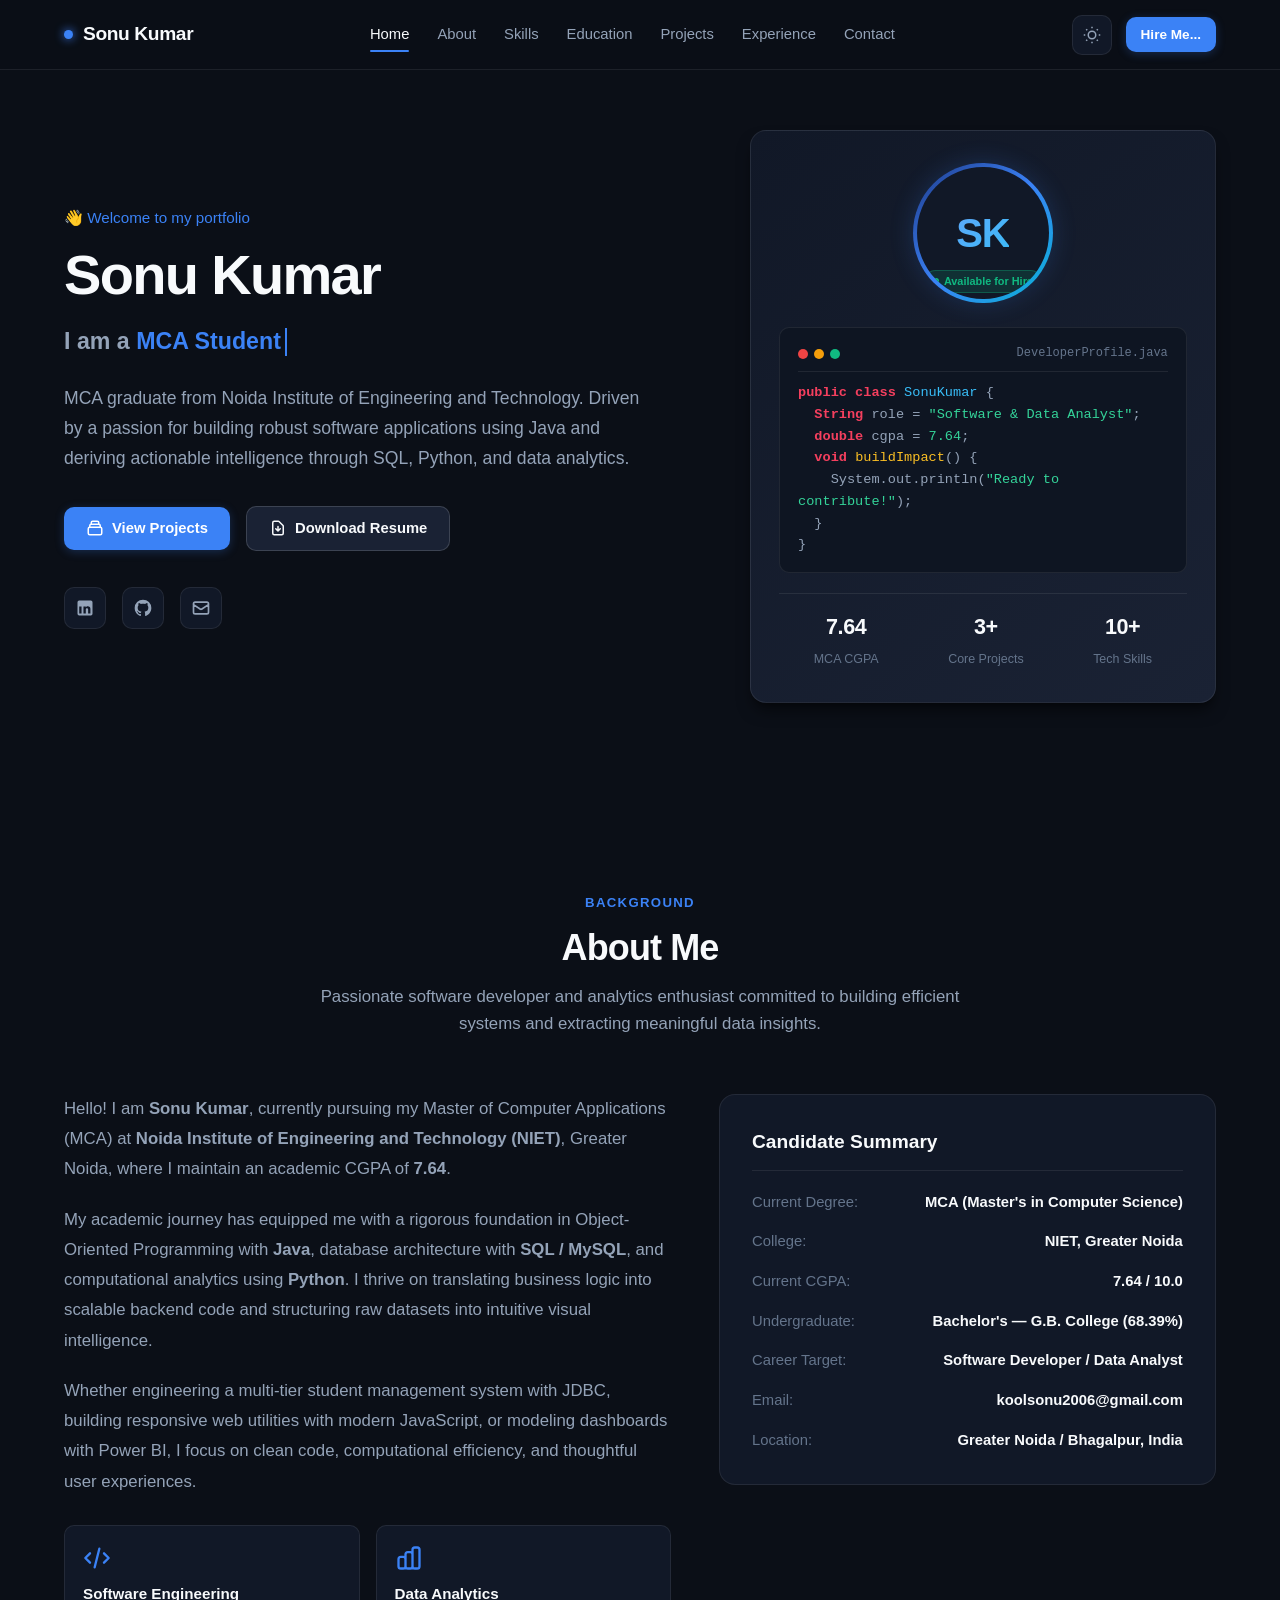
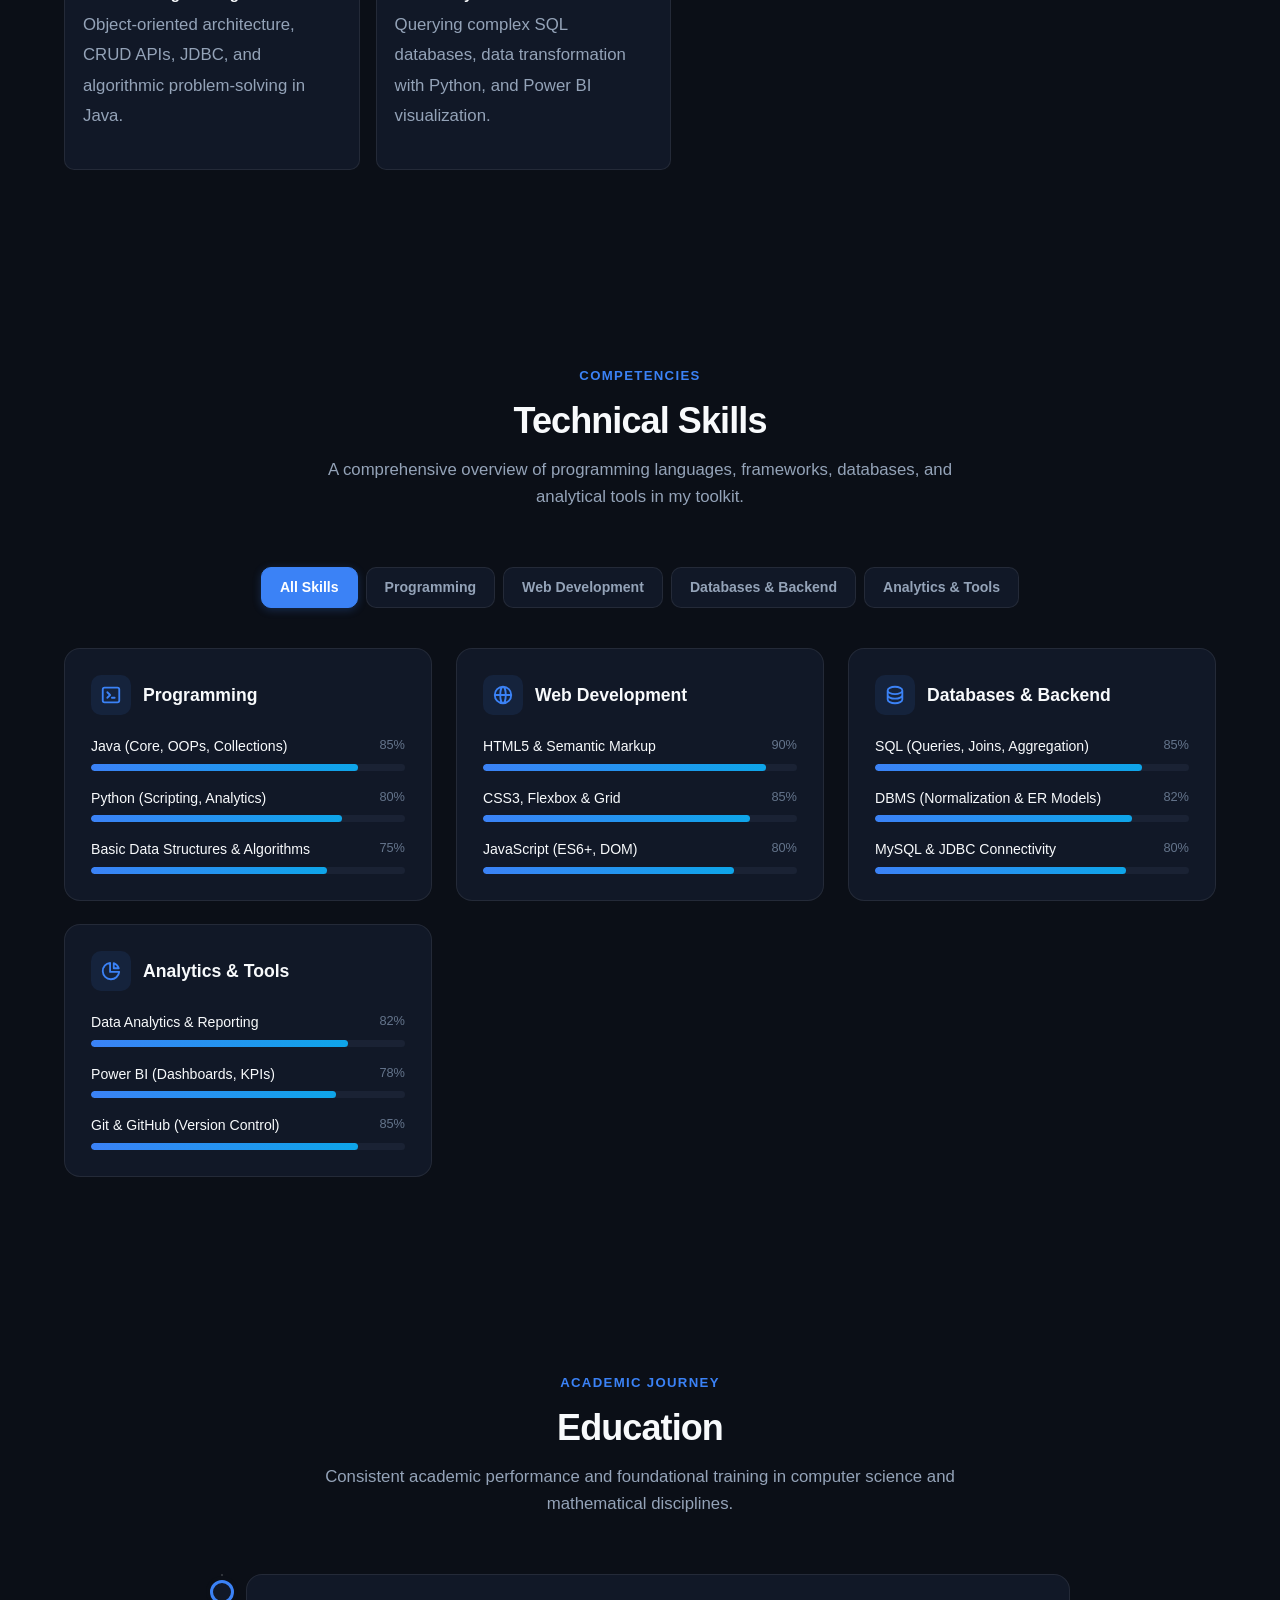
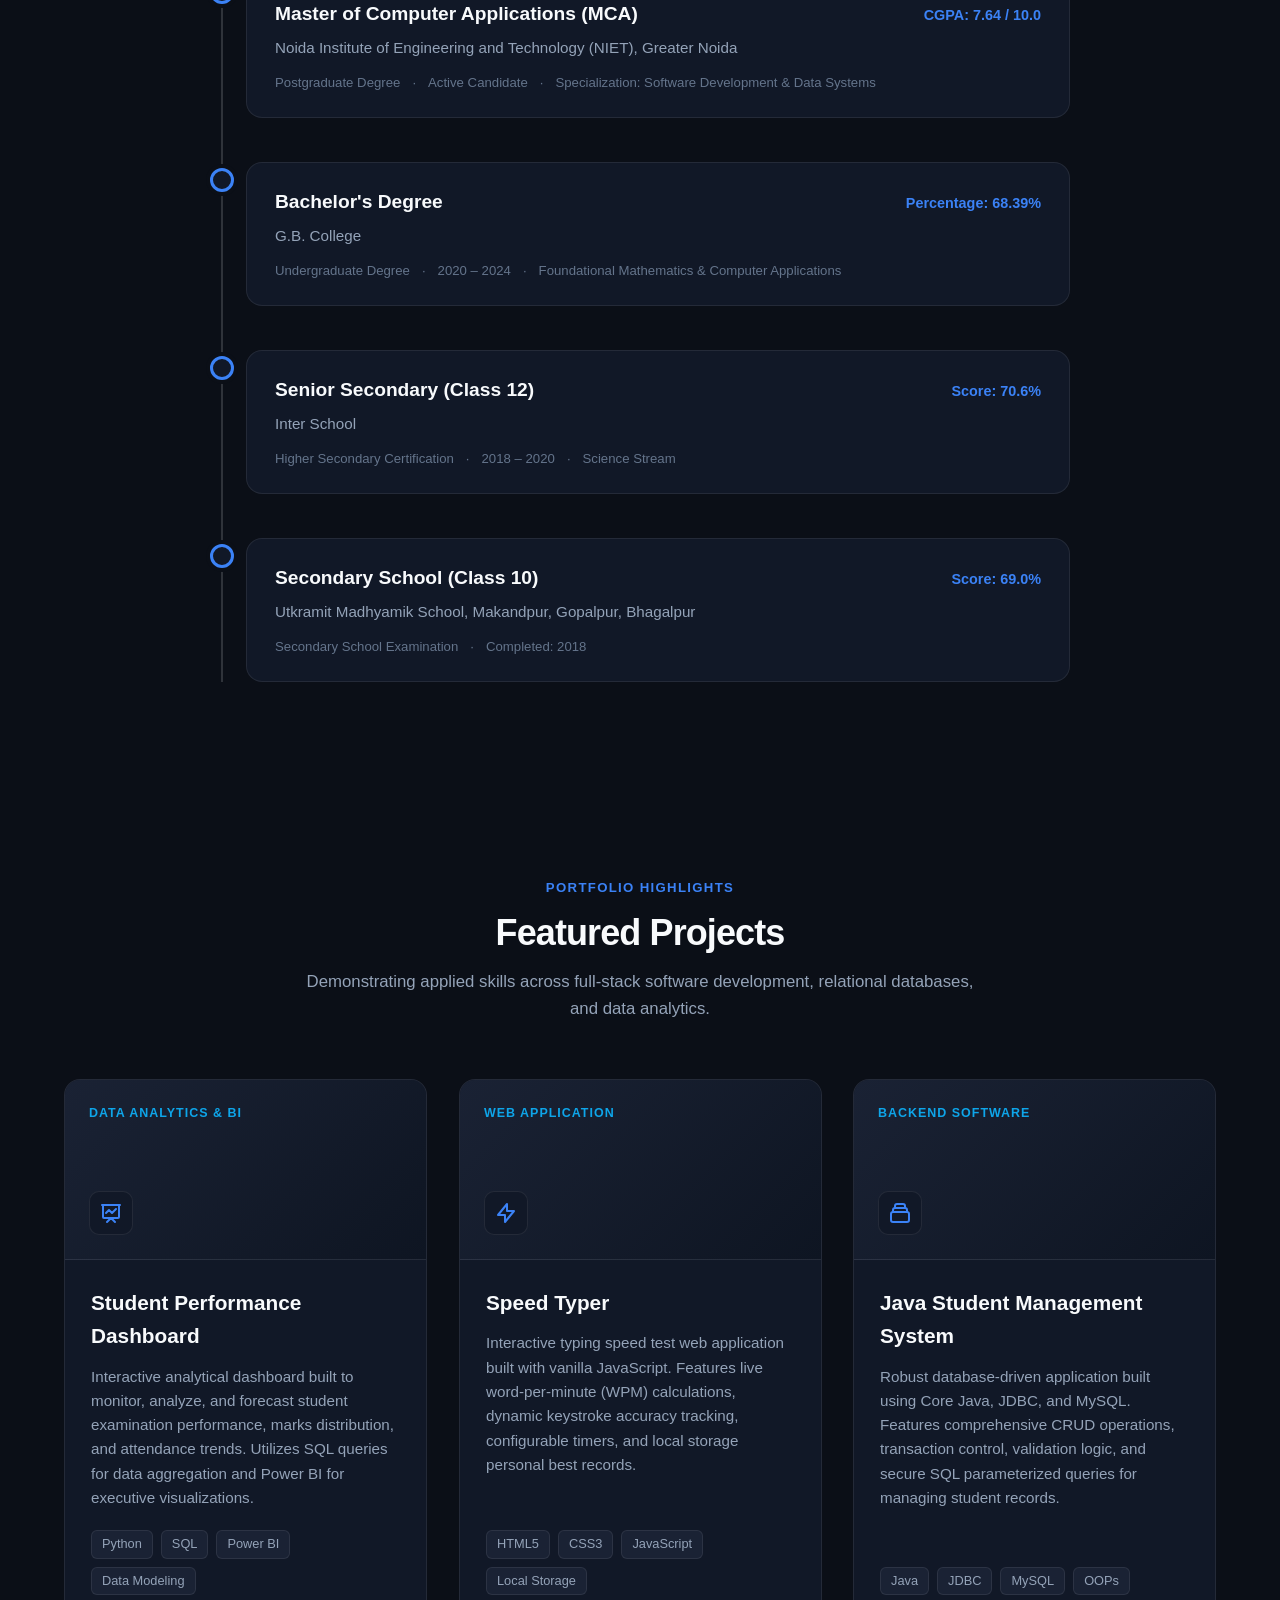
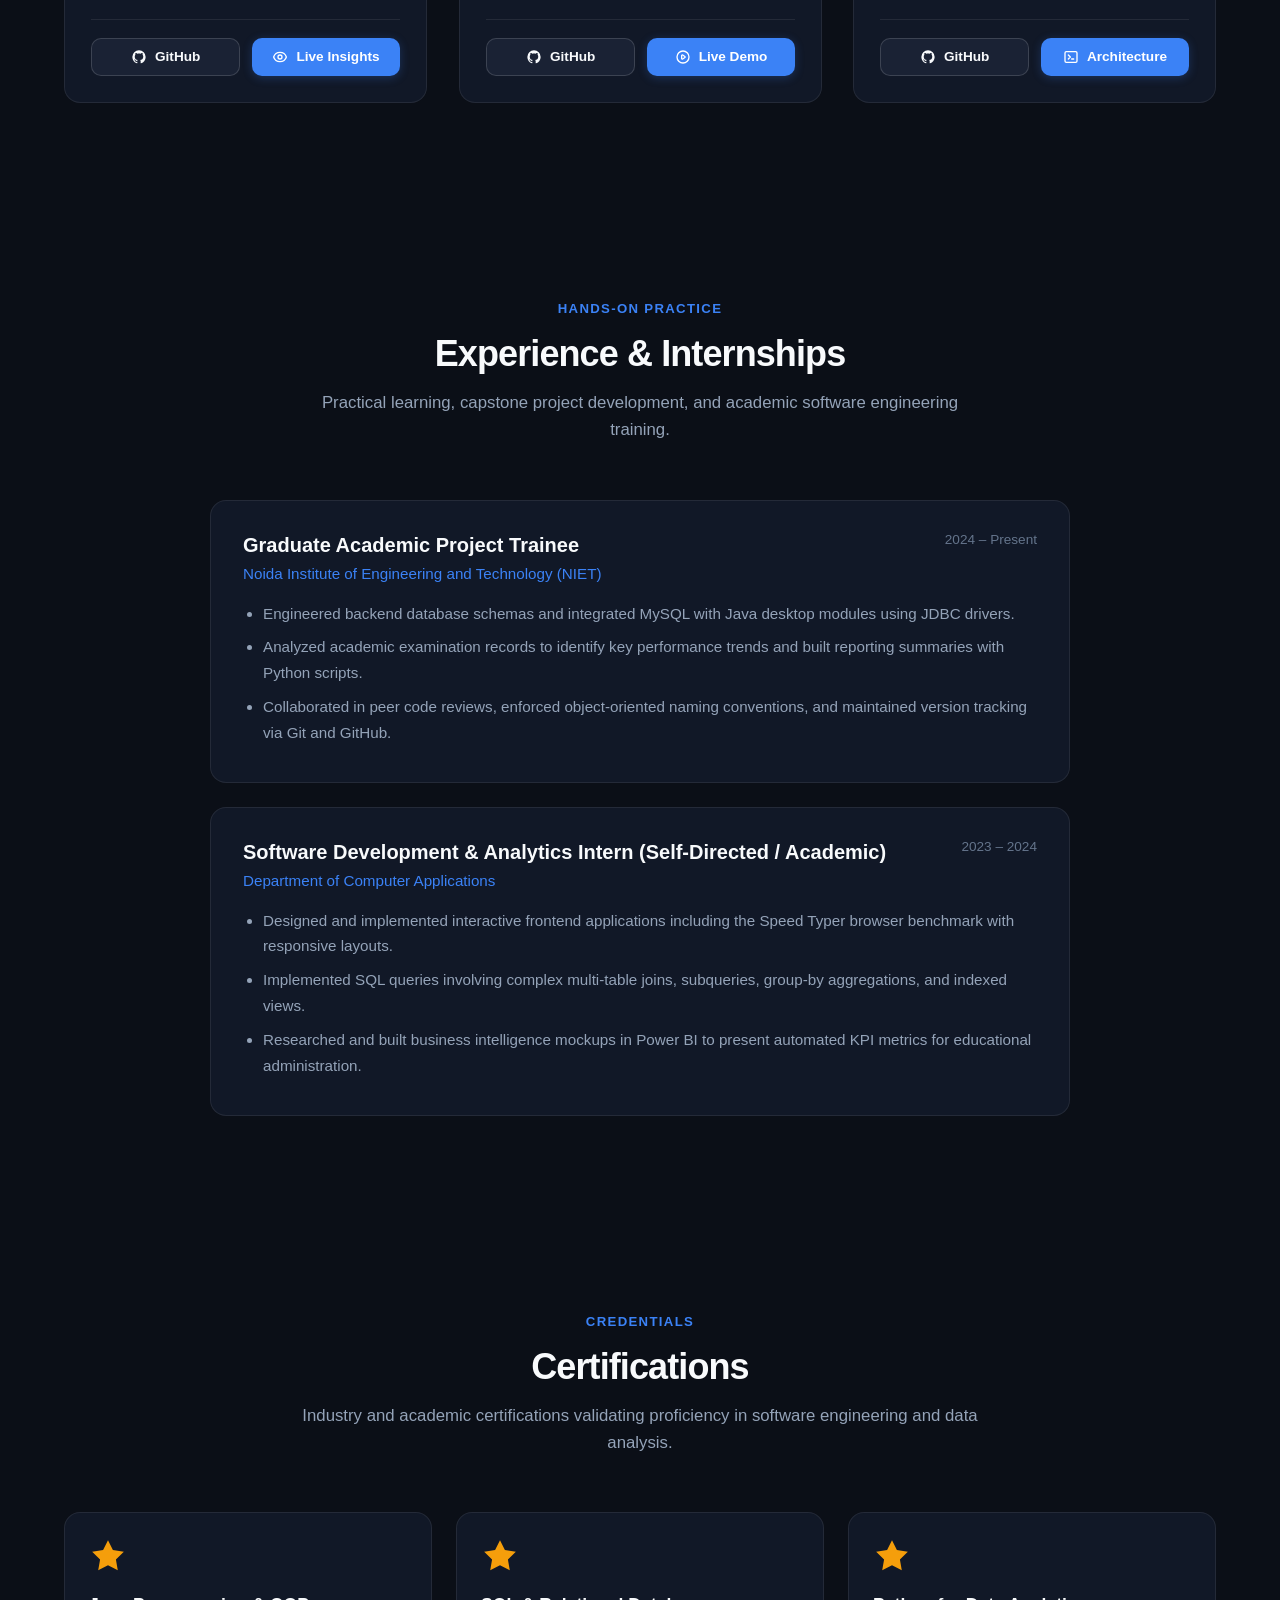
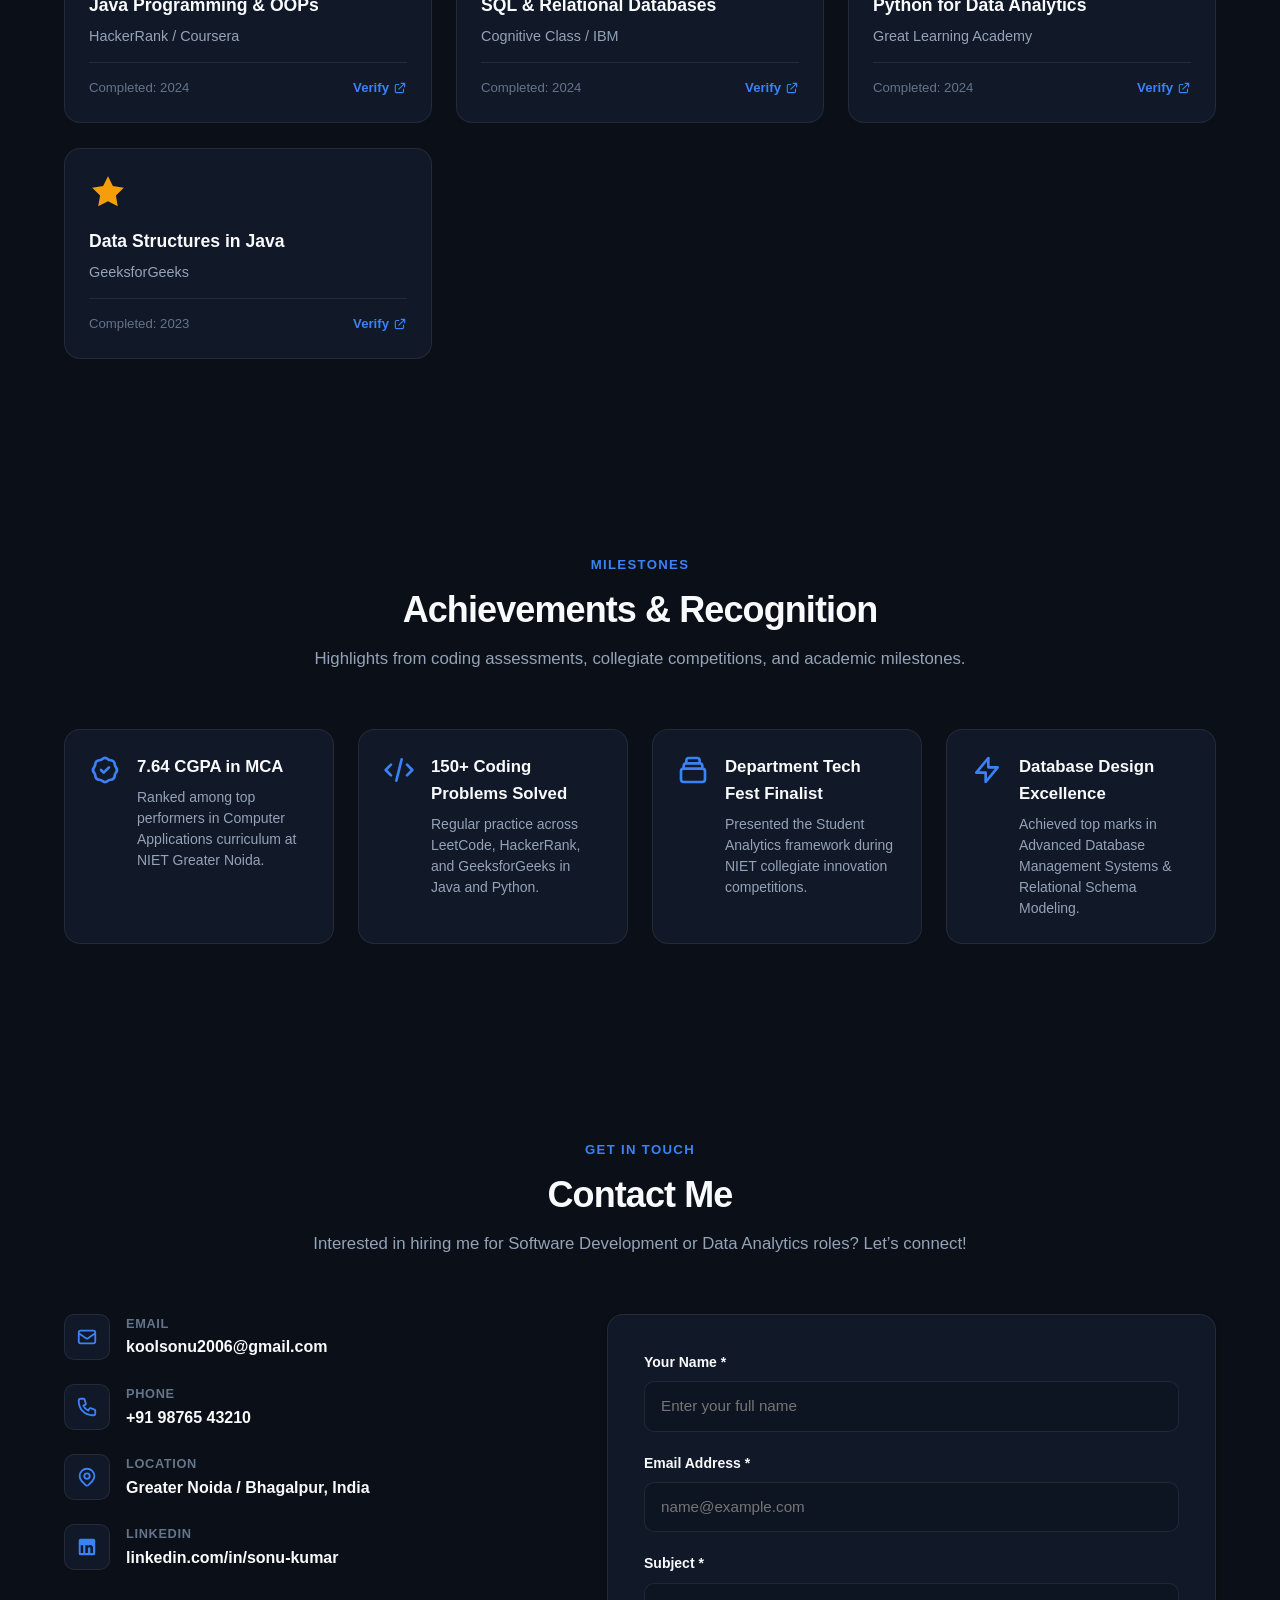
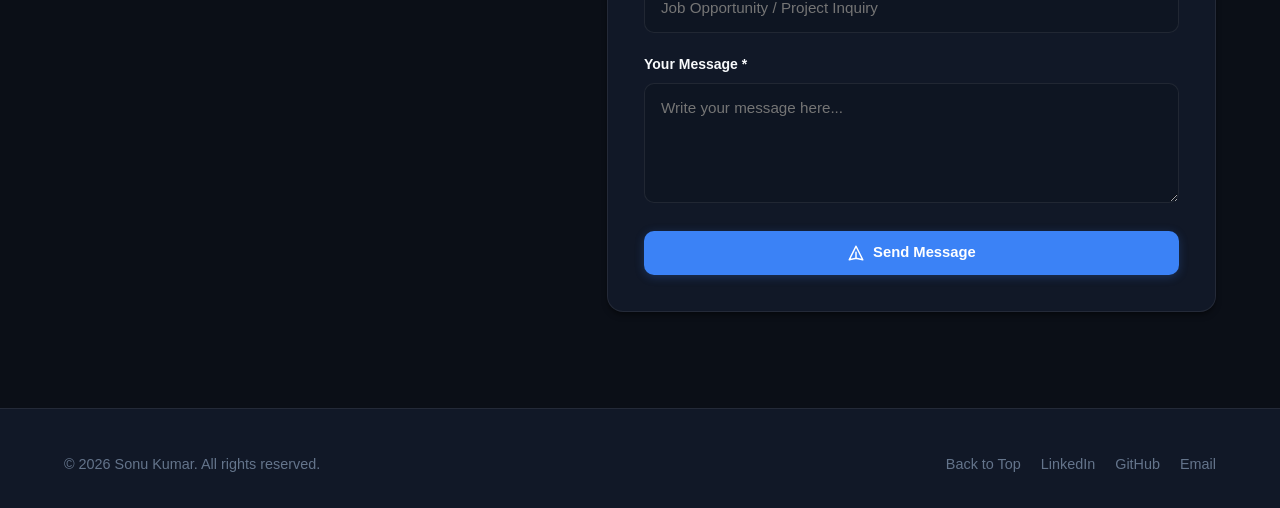
==== commit 547cd417: "Done" ====
--- a/index.html
+++ b/index.html
@@ -53,7 +53,7 @@
           </svg>
         </button>
 
-        <a href="#contact" class="btn btn-primary btn-sm">Hire Me</a>
+        <a href="#contact" class="btn btn-primary btn-sm">Hire Me...</a>
 
         <button id="hamburger-btn" class="hamburger-btn" aria-label="Open menu" aria-expanded="false">
           <svg width="22" height="22" fill="none" viewBox="0 0 24 24" stroke="currentColor" stroke-width="2">
